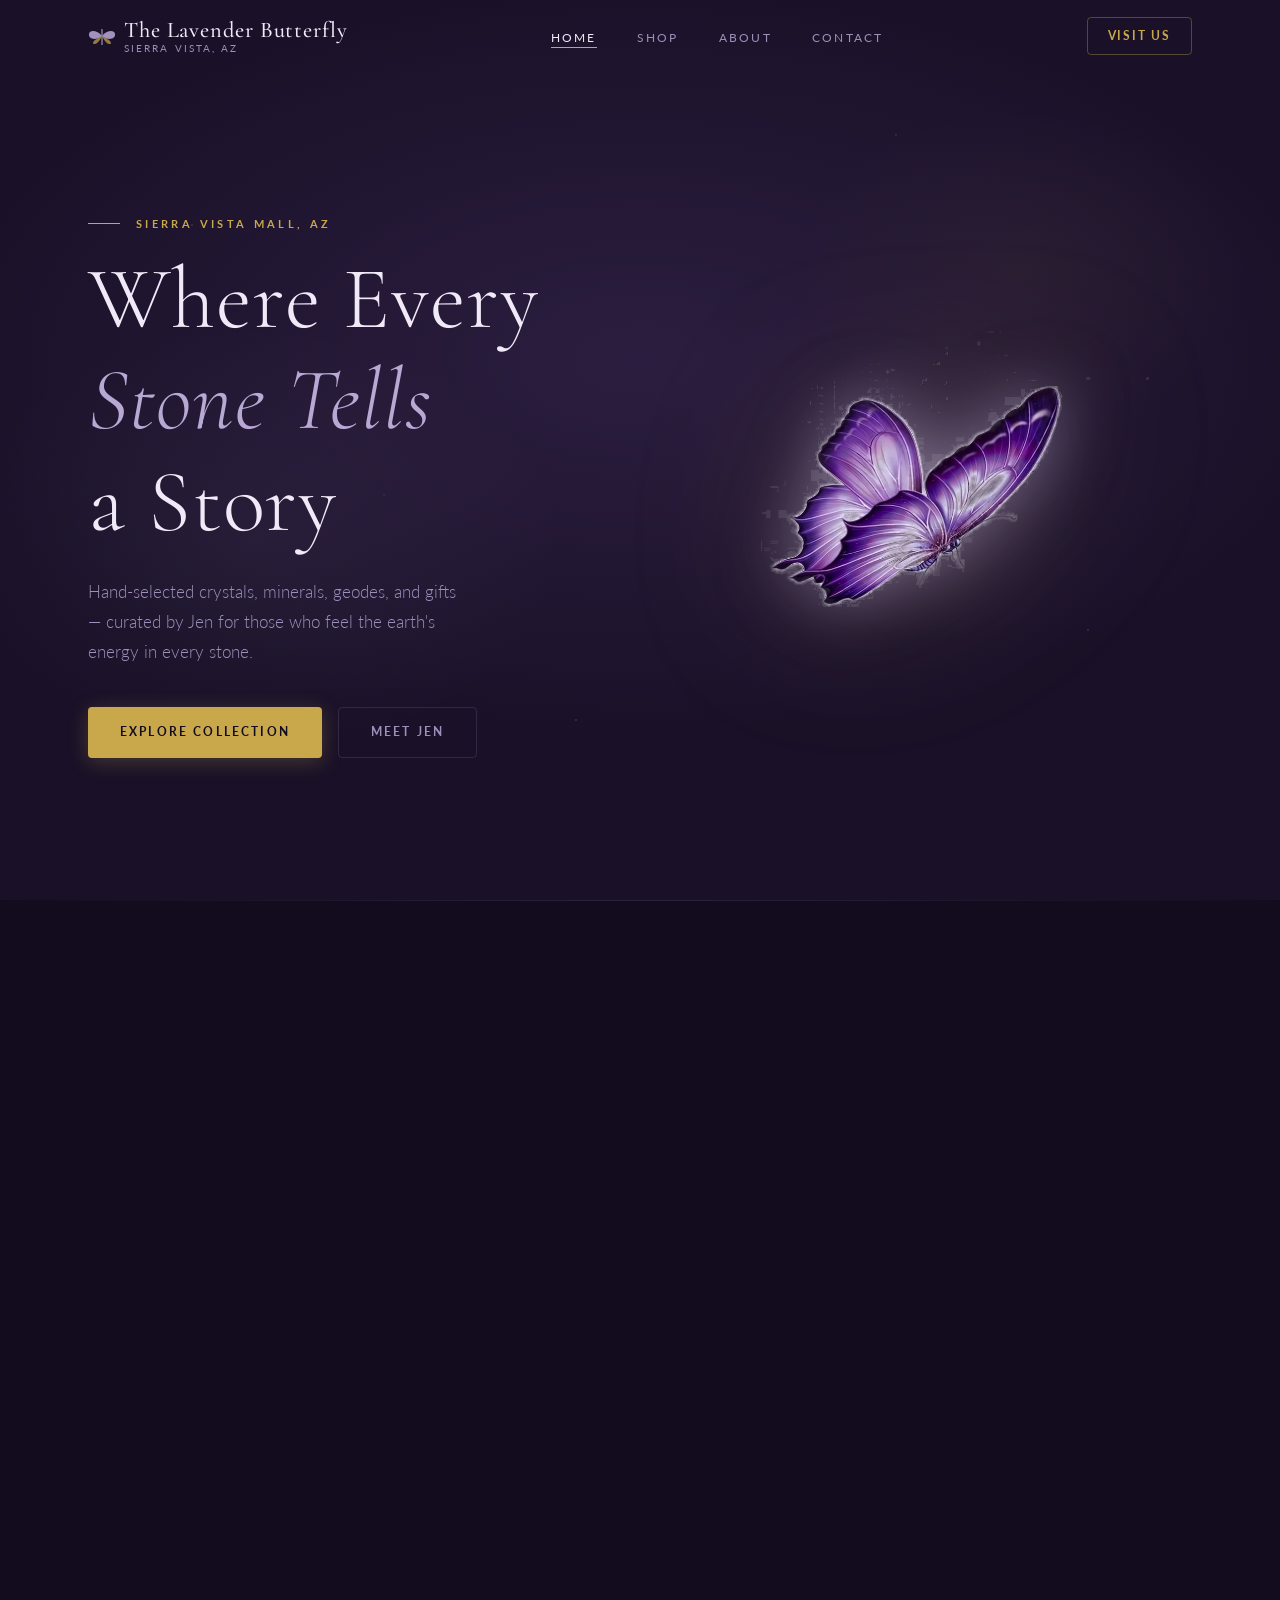
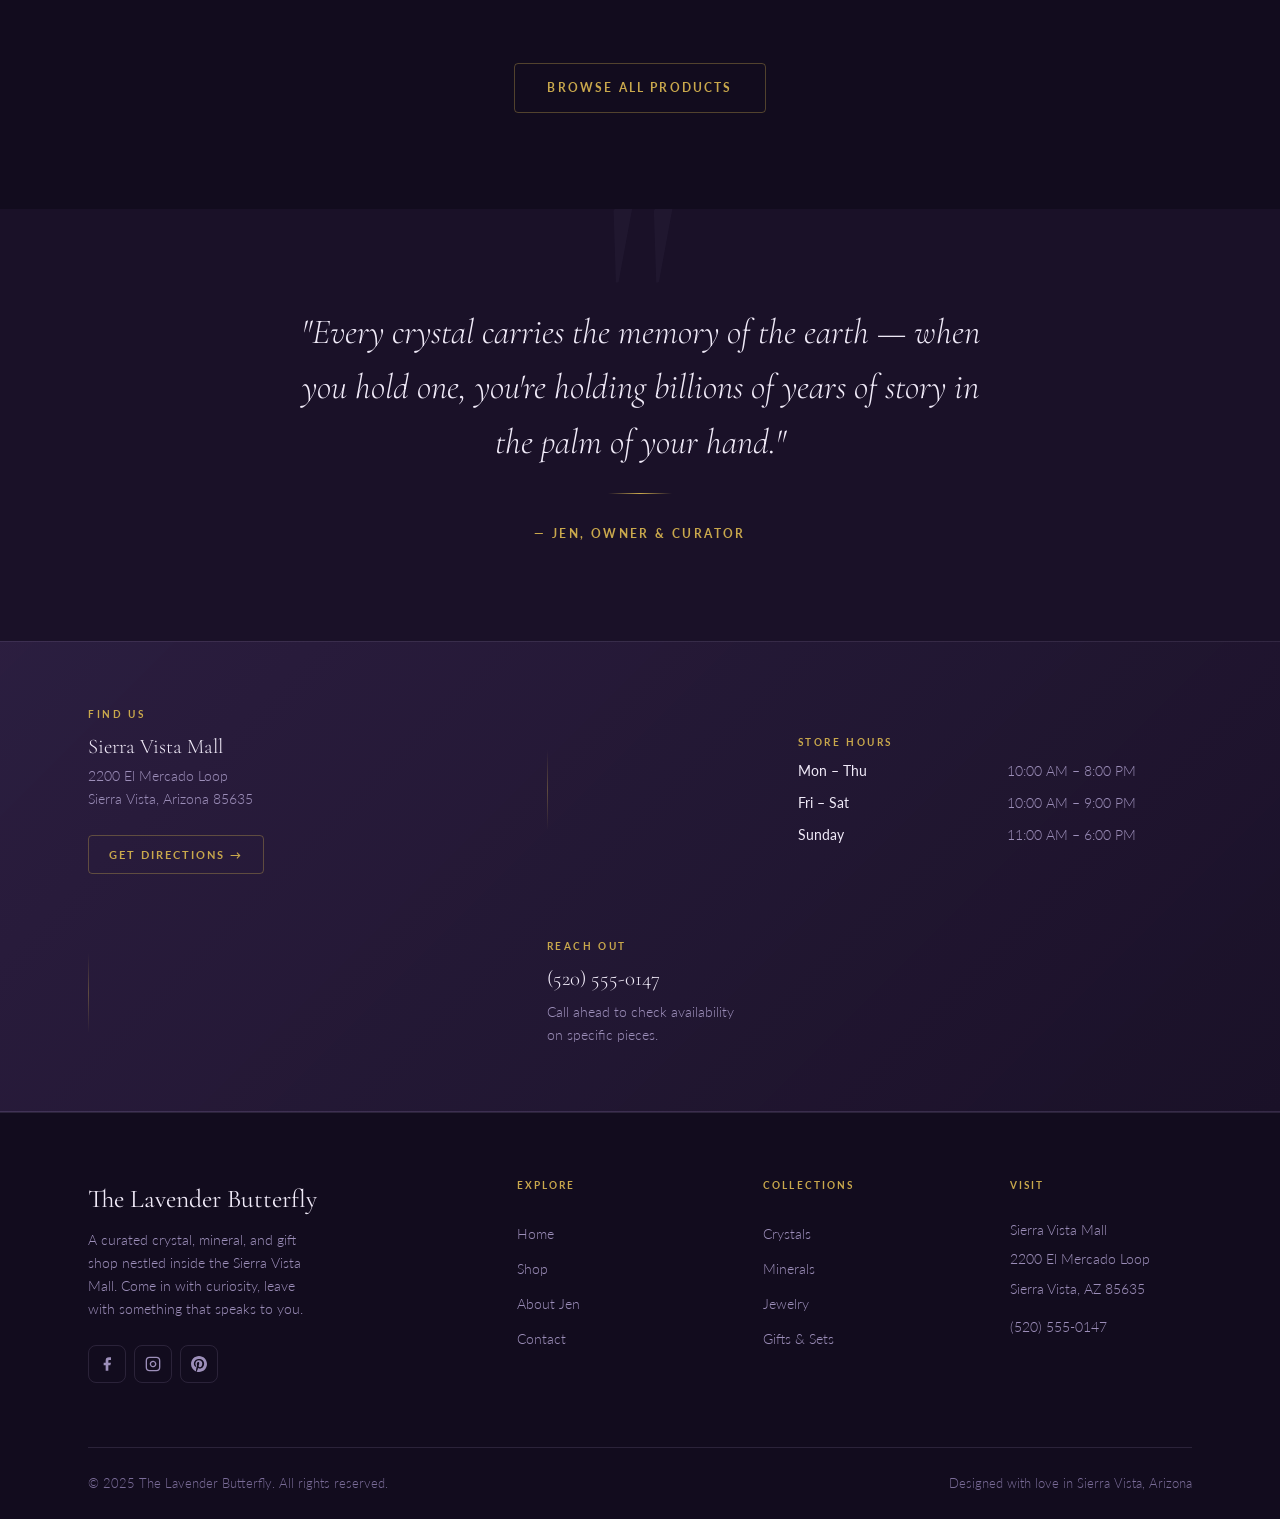
==== index.html @ 8fc0677b "Initial commit — The Lavender Butterfly website" ====
<!DOCTYPE html>
<html lang="en">
<head>
  <meta charset="UTF-8" />
  <meta name="viewport" content="width=device-width, initial-scale=1.0" />
  <meta name="description" content="The Lavender Butterfly — Crystals, minerals, geodes, tumbled stones, jewelry, and gifts. Located inside Sierra Vista Mall, Sierra Vista, Arizona." />
  <title>The Lavender Butterfly | Crystals & Minerals | Sierra Vista, AZ</title>
  <link rel="preconnect" href="https://fonts.googleapis.com" />
  <link rel="preconnect" href="https://fonts.gstatic.com" crossorigin />
  <link href="https://fonts.googleapis.com/css2?family=Cormorant+Garamond:ital,wght@0,300;0,400;0,500;0,600;0,700;1,300;1,400;1,500;1,600&family=Lato:wght@300;400;700&display=swap" rel="stylesheet" />
  <link rel="stylesheet" href="css/styles.css" />
</head>
<body>

  <!-- ====================================================
       Navigation
       ==================================================== -->
  <nav class="nav" id="nav">
    <div class="nav__inner">
      <a href="index.html" class="nav__logo">
        <!-- Tiny inline butterfly logo mark -->
        <svg width="28" height="22" viewBox="0 0 28 22" fill="none" aria-hidden="true">
          <path d="M14 11 C10 6, 2 4, 1 9 C0 14, 8 16, 14 11Z" fill="#b8a9d4" opacity="0.85"/>
          <path d="M14 11 C18 6, 26 4, 27 9 C28 14, 20 16, 14 11Z" fill="#b8a9d4" opacity="0.85"/>
          <path d="M14 11 C11 13, 5 15, 5 18 C5 20, 10 20, 14 11Z" fill="#c9a84c" opacity="0.7"/>
          <path d="M14 11 C17 13, 23 15, 23 18 C23 20, 18 20, 14 11Z" fill="#c9a84c" opacity="0.7"/>
          <line x1="14" y1="4" x2="14" y2="20" stroke="#9d8fba" stroke-width="1.2"/>
        </svg>
        <div class="nav__logo-text">
          The Lavender Butterfly
          <span>Sierra Vista, AZ</span>
        </div>
      </a>

      <ul class="nav__links" role="list">
        <li><a href="index.html" class="nav__link active">Home</a></li>
        <li><a href="shop.html" class="nav__link">Shop</a></li>
        <li><a href="about.html" class="nav__link">About</a></li>
        <li><a href="contact.html" class="nav__link">Contact</a></li>
      </ul>

      <a href="contact.html" class="nav__cta">Visit Us</a>

      <button class="nav__hamburger" id="hamburger" aria-label="Toggle menu" aria-expanded="false">
        <span></span>
        <span></span>
        <span></span>
      </button>
    </div>
  </nav>

  <!-- Mobile Menu -->
  <div class="nav__mobile" id="mobileMenu" role="dialog" aria-label="Navigation">
    <a href="index.html" class="nav__link">Home</a>
    <a href="shop.html" class="nav__link">Shop</a>
    <a href="about.html" class="nav__link">About</a>
    <a href="contact.html" class="nav__link">Contact</a>
    <a href="contact.html" class="btn btn--outline" style="margin-top:1rem;">Visit Us</a>
  </div>

  <!-- ====================================================
       Hero
       ==================================================== -->
  <section class="hero" aria-label="Welcome">
    <div class="hero__inner">
      <!-- Text Content -->
      <div class="hero__text">
        <div class="hero__eyebrow">Sierra Vista Mall, AZ</div>
        <h1 class="hero__title">
          Where Every<br />
          <em>Stone Tells</em><br />
          a Story
        </h1>
        <p class="hero__tagline">
          Hand-selected crystals, minerals, geodes, and gifts — curated by Jen for those who feel the earth's energy in every stone.
        </p>
        <div class="hero__actions">
          <a href="shop.html" class="btn btn--primary">Explore Collection</a>
          <a href="about.html" class="btn btn--ghost">Meet Jen</a>
        </div>
      </div>

      <!-- Butterfly Visual -->
      <div class="hero__visual">
        <div class="hero__glow"></div>
        <div class="butterfly-video-wrap" aria-hidden="true">
          <video
            class="butterfly-video"
            autoplay
            loop
            muted
            playsinline
            preload="auto"
          >
            <source src="images/butterfly-hero.webm" type="video/webm" />
            <source src="images/butterfly-hero.mp4" type="video/mp4" />
          </video>
        </div>
      </div>
    </div>
  </section>

  <!-- ====================================================
       Featured Categories
       ==================================================== -->
  <section class="categories section" aria-labelledby="cat-heading">
    <div class="container">
      <div class="text-center reveal">
        <p class="hero__eyebrow" style="justify-content:center;">What We Carry</p>
        <h2 id="cat-heading">Our Collections</h2>
        <div class="divider"></div>
        <p style="max-width:48ch;margin-inline:auto;">
          Over 330 one-of-a-kind pieces — each one hand-selected, each one waiting to find its person.
        </p>
      </div>

      <div class="categories__grid">
        <div class="category-card reveal reveal-delay-1">
          <span class="category-card__icon">💎</span>
          <h3 class="category-card__title">Crystals</h3>
          <p class="category-card__desc">Raw, polished, and natural formations. Amethyst cathedrals, quartz clusters, selenite wands, and more rare finds.</p>
          <span class="category-card__count">Raw &amp; Polished</span>
        </div>
        <div class="category-card reveal reveal-delay-2">
          <span class="category-card__icon">🪨</span>
          <h3 class="category-card__title">Minerals</h3>
          <p class="category-card__desc">Specimen-grade minerals from around the world. Pyrite suns, malachite slabs, calcite formations, and collector pieces.</p>
          <span class="category-card__count">Worldwide Specimens</span>
        </div>
        <div class="category-card reveal reveal-delay-3">
          <span class="category-card__icon">💍</span>
          <h3 class="category-card__title">Jewelry</h3>
          <p class="category-card__desc">Crystal-set pendants, wire-wrapped rings, stone bracelets, and wearable earth art. Every piece tells a story.</p>
          <span class="category-card__count">Wearable Earth Art</span>
        </div>
        <div class="category-card reveal reveal-delay-4">
          <span class="category-card__icon">🎁</span>
          <h3 class="category-card__title">Gifts</h3>
          <p class="category-card__desc">Tumbled stones, crystal sets, incense, journals, and curated gift bundles. Perfect for any occasion or intention.</p>
          <span class="category-card__count">Curated &amp; Gifted</span>
        </div>
      </div>

      <div class="text-center" style="margin-top:var(--space-2xl);">
        <a href="shop.html" class="btn btn--outline">Browse All Products</a>
      </div>
    </div>
  </section>

  <!-- ====================================================
       Quote / Passion Section
       ==================================================== -->
  <section class="quote-section section" aria-label="Our philosophy">
    <div class="container">
      <div class="blockquote reveal">
        <p class="blockquote__text">
          "Every crystal carries the memory of the earth — when you hold one, you're holding billions of years of story in the palm of your hand."
        </p>
        <div class="divider"></div>
        <span class="blockquote__attr">— Jen, Owner &amp; Curator</span>
      </div>
    </div>
  </section>

  <!-- ====================================================
       Visit Strip
       ==================================================== -->
  <div class="visit-strip" aria-label="Location and hours">
    <div class="container">
      <div class="visit-strip__inner">
        <!-- Location -->
        <div>
          <div class="visit-info__label">Find Us</div>
          <div class="visit-info__value">Sierra Vista Mall</div>
          <div class="visit-info__sub">
            2200 El Mercado Loop<br />
            Sierra Vista, Arizona 85635
          </div>
          <a href="contact.html" class="btn btn--outline" style="margin-top:var(--space-lg);padding:0.55rem 1.25rem;font-size:0.7rem;">Get Directions &rarr;</a>
        </div>

        <div class="visit-strip__divider"></div>

        <!-- Hours -->
        <div>
          <div class="visit-info__label">Store Hours</div>
          <div class="visit-strip__hours">
            <div class="hours-row"><strong>Mon – Thu</strong></div>
            <div class="hours-row">10:00 AM – 8:00 PM</div>
            <div class="hours-row"><strong>Fri – Sat</strong></div>
            <div class="hours-row">10:00 AM – 9:00 PM</div>
            <div class="hours-row"><strong>Sunday</strong></div>
            <div class="hours-row">11:00 AM – 6:00 PM</div>
          </div>
        </div>

        <div class="visit-strip__divider"></div>

        <!-- Phone / Social -->
        <div>
          <div class="visit-info__label">Reach Out</div>
          <div class="visit-info__value">
            <a href="tel:+15205550147" style="color:inherit;">(520) 555-0147</a>
          </div>
          <div class="visit-info__sub" style="margin-top:var(--space-sm);">
            Call ahead to check availability<br />on specific pieces.
          </div>
        </div>
      </div>
    </div>
  </div>

  <!-- ====================================================
       Footer
       ==================================================== -->
  <footer class="footer" role="contentinfo">
    <div class="container">
      <div class="footer__grid">
        <!-- Brand -->
        <div>
          <div class="footer__brand-name">The Lavender Butterfly</div>
          <p class="footer__brand-tagline">
            A curated crystal, mineral, and gift shop nestled inside the Sierra Vista Mall. Come in with curiosity, leave with something that speaks to you.
          </p>
          <div class="footer__social">
            <a href="#" class="footer__social-link" aria-label="Facebook" title="Follow us on Facebook">
              <svg width="16" height="16" viewBox="0 0 24 24" fill="currentColor" aria-hidden="true"><path d="M18 2h-3a5 5 0 0 0-5 5v3H7v4h3v8h4v-8h3l1-4h-4V7a1 1 0 0 1 1-1h3z"/></svg>
            </a>
            <a href="#" class="footer__social-link" aria-label="Instagram" title="Follow us on Instagram">
              <svg width="16" height="16" viewBox="0 0 24 24" fill="none" stroke="currentColor" stroke-width="2" aria-hidden="true"><rect x="2" y="2" width="20" height="20" rx="5" ry="5"/><path d="M16 11.37A4 4 0 1 1 12.63 8 4 4 0 0 1 16 11.37z"/><line x1="17.5" y1="6.5" x2="17.51" y2="6.5"/></svg>
            </a>
            <a href="#" class="footer__social-link" aria-label="Pinterest" title="Follow us on Pinterest">
              <svg width="16" height="16" viewBox="0 0 24 24" fill="currentColor" aria-hidden="true"><path d="M12 0C5.373 0 0 5.373 0 12c0 5.084 3.163 9.426 7.627 11.174-.105-.949-.2-2.405.042-3.441.218-.937 1.407-5.965 1.407-5.965s-.359-.719-.359-1.782c0-1.668.967-2.914 2.171-2.914 1.023 0 1.518.769 1.518 1.69 0 1.029-.655 2.568-.994 3.995-.283 1.194.599 2.169 1.777 2.169 2.133 0 3.772-2.249 3.772-5.495 0-2.873-2.064-4.882-5.012-4.882-3.414 0-5.418 2.561-5.418 5.207 0 1.031.397 2.138.893 2.738a.36.36 0 0 1 .083.345l-.333 1.36c-.053.22-.174.267-.402.161-1.499-.698-2.436-2.889-2.436-4.649 0-3.785 2.75-7.262 7.929-7.262 4.163 0 7.398 2.967 7.398 6.931 0 4.136-2.607 7.464-6.227 7.464-1.216 0-2.359-.632-2.75-1.378l-.748 2.853c-.271 1.043-1.002 2.35-1.492 3.146C9.57 23.812 10.763 24 12 24c6.627 0 12-5.373 12-12S18.627 0 12 0z"/></svg>
            </a>
          </div>
        </div>

        <!-- Navigation -->
        <div>
          <div class="footer__col-title">Explore</div>
          <ul class="footer__links" role="list">
            <li><a href="index.html" class="footer__link">Home</a></li>
            <li><a href="shop.html" class="footer__link">Shop</a></li>
            <li><a href="about.html" class="footer__link">About Jen</a></li>
            <li><a href="contact.html" class="footer__link">Contact</a></li>
          </ul>
        </div>

        <!-- Collections -->
        <div>
          <div class="footer__col-title">Collections</div>
          <ul class="footer__links" role="list">
            <li><a href="shop.html#crystals" class="footer__link">Crystals</a></li>
            <li><a href="shop.html#minerals" class="footer__link">Minerals</a></li>
            <li><a href="shop.html#jewelry" class="footer__link">Jewelry</a></li>
            <li><a href="shop.html#gifts" class="footer__link">Gifts &amp; Sets</a></li>
          </ul>
        </div>

        <!-- Info -->
        <div>
          <div class="footer__col-title">Visit</div>
          <ul class="footer__links" role="list">
            <li class="footer__link">Sierra Vista Mall</li>
            <li class="footer__link">2200 El Mercado Loop</li>
            <li class="footer__link">Sierra Vista, AZ 85635</li>
            <li><a href="tel:+15205550147" class="footer__link" style="margin-top:var(--space-sm);display:block;">(520) 555-0147</a></li>
          </ul>
        </div>
      </div>

      <div class="footer__bottom">
        <p class="footer__copy">
          &copy; 2025 The Lavender Butterfly. All rights reserved.
        </p>
        <p class="footer__copy">
          Designed with love in Sierra Vista, Arizona
        </p>
      </div>
    </div>
  </footer>

  <script src="js/main.js"></script>
</body>
</html>
---- css/styles.css ----
/* ============================================================
   THE LAVENDER BUTTERFLY — Design Token System
   ============================================================ */
@import url('https://fonts.googleapis.com/css2?family=Cormorant+Garamond:ital,wght@0,300;0,400;0,500;0,600;0,700;1,300;1,400;1,500;1,600&family=Lato:wght@300;400;700&display=swap');

:root {
  /* Color Tokens */
  --bg:            #1a1128;
  --bg-deeper:     #120c1e;
  --surface:       #2d1f42;
  --surface-hover: #3a2856;
  --accent-gold:   #c9a84c;
  --accent-gold-light: #e8c97a;
  --iris:          #b8a9d4;
  --iris-dim:      #7a6c98;
  --text-primary:  #f0eaf8;
  --text-muted:    #9d8fba;
  --border:        rgba(184, 169, 212, 0.15);
  --border-gold:   rgba(201, 168, 76, 0.35);
  --glow-purple:   rgba(184, 169, 212, 0.08);
  --glow-gold:     rgba(201, 168, 76, 0.12);

  /* Typography */
  --font-display: 'Cormorant Garamond', Georgia, serif;
  --font-body:    'Lato', system-ui, sans-serif;

  /* Spacing */
  --space-xs:  0.25rem;
  --space-sm:  0.5rem;
  --space-md:  1rem;
  --space-lg:  1.5rem;
  --space-xl:  2.5rem;
  --space-2xl: 4rem;
  --space-3xl: 6rem;

  /* Radius */
  --radius-sm: 4px;
  --radius-md: 8px;
  --radius-lg: 16px;
  --radius-xl: 24px;

  /* Transitions */
  --ease-out:    cubic-bezier(0.16, 1, 0.3, 1);
  --ease-in-out: cubic-bezier(0.45, 0, 0.55, 1);
  --duration:    0.35s;
  --duration-fast: 0.18s;

  /* Layout */
  --max-w: 1200px;
  --nav-h: 72px;
}

/* ============================================================
   Reset & Base
   ============================================================ */
*, *::before, *::after {
  box-sizing: border-box;
  margin: 0;
  padding: 0;
}

html {
  scroll-behavior: smooth;
  font-size: 16px;
  -webkit-text-size-adjust: 100%;
}

body {
  background-color: var(--bg);
  color: var(--text-primary);
  font-family: var(--font-body);
  font-weight: 300;
  line-height: 1.7;
  min-height: 100vh;
  overflow-x: hidden;
}

img {
  display: block;
  max-width: 100%;
}

a {
  color: inherit;
  text-decoration: none;
}

ul {
  list-style: none;
}

button {
  cursor: pointer;
  border: none;
  background: none;
  font-family: var(--font-body);
}

/* ============================================================
   Typography Scale
   ============================================================ */
h1, h2, h3, h4 {
  font-family: var(--font-display);
  font-weight: 400;
  line-height: 1.15;
  letter-spacing: 0.01em;
  color: var(--text-primary);
}

h1 { font-size: clamp(2.8rem, 7vw, 5.5rem); font-weight: 300; }
h2 { font-size: clamp(2rem, 4vw, 3.2rem); }
h3 { font-size: clamp(1.4rem, 2.5vw, 2rem); }
h4 { font-size: 1.25rem; }

p {
  font-size: 1rem;
  color: var(--text-muted);
  line-height: 1.8;
}

.lead {
  font-size: 1.15rem;
  line-height: 1.9;
}

/* ============================================================
   Layout Utilities
   ============================================================ */
.container {
  width: 100%;
  max-width: var(--max-w);
  margin-inline: auto;
  padding-inline: clamp(1.25rem, 4vw, 3rem);
}

.section {
  padding-block: var(--space-3xl);
}

.section--tight {
  padding-block: var(--space-2xl);
}

.text-center { text-align: center; }
.text-gold    { color: var(--accent-gold); }
.text-iris    { color: var(--iris); }

.divider {
  width: 64px;
  height: 1px;
  background: linear-gradient(90deg, transparent, var(--accent-gold), transparent);
  margin-inline: auto;
  margin-block: var(--space-lg);
}

.divider--left {
  margin-inline: 0;
  margin-block: var(--space-md);
}

/* ============================================================
   Navigation
   ============================================================ */
.nav {
  position: fixed;
  top: 0;
  left: 0;
  right: 0;
  z-index: 1000;
  height: var(--nav-h);
  display: flex;
  align-items: center;
  transition: background var(--duration) var(--ease-out),
              backdrop-filter var(--duration) var(--ease-out),
              box-shadow var(--duration) var(--ease-out);
}

.nav.scrolled {
  background: rgba(18, 12, 30, 0.92);
  backdrop-filter: blur(20px);
  -webkit-backdrop-filter: blur(20px);
  box-shadow: 0 1px 0 var(--border);
}

.nav__inner {
  display: flex;
  align-items: center;
  justify-content: space-between;
  width: 100%;
  max-width: var(--max-w);
  margin-inline: auto;
  padding-inline: clamp(1.25rem, 4vw, 3rem);
}

.nav__logo {
  display: flex;
  align-items: center;
  gap: var(--space-sm);
}

.nav__logo-text {
  font-family: var(--font-display);
  font-size: 1.4rem;
  font-weight: 500;
  color: var(--text-primary);
  letter-spacing: 0.04em;
  line-height: 1;
}

.nav__logo-text span {
  display: block;
  font-size: 0.65rem;
  font-family: var(--font-body);
  font-weight: 400;
  letter-spacing: 0.2em;
  text-transform: uppercase;
  color: var(--text-muted);
  margin-top: 2px;
}

.nav__links {
  display: flex;
  align-items: center;
  gap: var(--space-xl);
}

.nav__link {
  font-family: var(--font-body);
  font-size: 0.78rem;
  font-weight: 400;
  letter-spacing: 0.18em;
  text-transform: uppercase;
  color: var(--text-muted);
  transition: color var(--duration-fast);
  position: relative;
}

.nav__link::after {
  content: '';
  position: absolute;
  bottom: -3px;
  left: 0;
  right: 0;
  height: 1px;
  background: var(--accent-gold);
  transform: scaleX(0);
  transform-origin: right;
  transition: transform var(--duration) var(--ease-out);
}

.nav__link:hover,
.nav__link.active {
  color: var(--text-primary);
}

.nav__link:hover::after,
.nav__link.active::after {
  transform: scaleX(1);
  transform-origin: left;
}

.nav__cta {
  font-size: 0.75rem;
  font-weight: 700;
  letter-spacing: 0.15em;
  text-transform: uppercase;
  padding: 0.5rem 1.25rem;
  border: 1px solid var(--border-gold);
  border-radius: var(--radius-sm);
  color: var(--accent-gold);
  transition: background var(--duration-fast), color var(--duration-fast);
}

.nav__cta:hover {
  background: var(--accent-gold);
  color: var(--bg-deeper);
}

/* Hamburger */
.nav__hamburger {
  display: none;
  flex-direction: column;
  gap: 5px;
  padding: 4px;
}

.nav__hamburger span {
  display: block;
  width: 24px;
  height: 1.5px;
  background: var(--text-primary);
  border-radius: 2px;
  transition: transform var(--duration) var(--ease-out),
              opacity var(--duration-fast);
}

.nav__hamburger.open span:nth-child(1) {
  transform: translateY(6.5px) rotate(45deg);
}
.nav__hamburger.open span:nth-child(2) {
  opacity: 0;
}
.nav__hamburger.open span:nth-child(3) {
  transform: translateY(-6.5px) rotate(-45deg);
}

/* Mobile menu */
.nav__mobile {
  display: none;
  position: fixed;
  inset: var(--nav-h) 0 0 0;
  background: rgba(18, 12, 30, 0.97);
  backdrop-filter: blur(24px);
  -webkit-backdrop-filter: blur(24px);
  flex-direction: column;
  align-items: center;
  justify-content: center;
  gap: var(--space-xl);
  z-index: 999;
  opacity: 0;
  pointer-events: none;
  transition: opacity var(--duration) var(--ease-out);
}

.nav__mobile.open {
  opacity: 1;
  pointer-events: auto;
}

.nav__mobile .nav__link {
  font-size: 1.8rem;
  font-family: var(--font-display);
  letter-spacing: 0.04em;
  text-transform: none;
  color: var(--text-primary);
  font-weight: 300;
}

/* ============================================================
   Buttons
   ============================================================ */
.btn {
  display: inline-flex;
  align-items: center;
  gap: var(--space-sm);
  padding: 0.875rem 2rem;
  border-radius: var(--radius-sm);
  font-family: var(--font-body);
  font-size: 0.75rem;
  font-weight: 700;
  letter-spacing: 0.18em;
  text-transform: uppercase;
  transition: transform var(--duration-fast),
              background var(--duration-fast),
              box-shadow var(--duration-fast),
              color var(--duration-fast),
              border-color var(--duration-fast);
}

.btn:hover {
  transform: translateY(-1px);
}

.btn:active {
  transform: translateY(0);
}

.btn--primary {
  background: var(--accent-gold);
  color: var(--bg-deeper);
  box-shadow: 0 4px 20px rgba(201, 168, 76, 0.25);
}

.btn--primary:hover {
  background: var(--accent-gold-light);
  box-shadow: 0 8px 32px rgba(201, 168, 76, 0.4);
}

.btn--outline {
  border: 1px solid var(--border-gold);
  color: var(--accent-gold);
}

.btn--outline:hover {
  background: var(--accent-gold);
  color: var(--bg-deeper);
}

.btn--ghost {
  border: 1px solid var(--border);
  color: var(--text-muted);
}

.btn--ghost:hover {
  border-color: var(--iris);
  color: var(--iris);
}

/* ============================================================
   Butterfly Video
   ============================================================ */
.butterfly-video-wrap {
  position: relative;
  display: flex;
  align-items: center;
  justify-content: center;
  width: 420px;
  max-width: 100%;
}

.butterfly-video {
  width: 100%;
  height: auto;
  opacity: 0;
  transition: opacity 0.6s ease;
  filter: drop-shadow(0 0 32px rgba(184, 169, 212, 0.5))
          drop-shadow(0 0 80px rgba(201, 168, 76, 0.2));
  animation: butterfly-float 6s ease-in-out infinite;
}

.butterfly-video.ready {
  opacity: 1;
}

@keyframes butterfly-float {
  0%, 100% { transform: translateY(0px); }
  50%       { transform: translateY(-14px); }
}

@media (max-width: 768px) {
  .butterfly-video-wrap { width: 280px; }
}

/* ============================================================
   Butterfly SVG Animation (kept for fallback reference)
   ============================================================ */
.butterfly-wrap {
  position: relative;
  display: inline-block;
}

.butterfly-svg {
  width: 180px;
  height: 140px;
  filter: drop-shadow(0 0 18px rgba(184, 169, 212, 0.45))
          drop-shadow(0 0 48px rgba(201, 168, 76, 0.2));
}

/* Wing flap: left wing rotates around its right edge (the body center) */
.wing-left {
  transform-origin: 90px 70px;
  animation: flap-left 4s var(--ease-in-out) infinite;
}

/* Wing flap: right wing rotates around its left edge */
.wing-right {
  transform-origin: 90px 70px;
  animation: flap-right 4s var(--ease-in-out) infinite;
}

.wing-inner-left {
  transform-origin: 90px 70px;
  animation: flap-left 4s var(--ease-in-out) infinite;
  animation-delay: 0.05s;
}

.wing-inner-right {
  transform-origin: 90px 70px;
  animation: flap-right 4s var(--ease-in-out) infinite;
  animation-delay: 0.05s;
}

@keyframes flap-left {
  0%, 100% { transform: rotateY(0deg) scaleX(1); }
  40%, 60% { transform: rotateY(55deg) scaleX(0.4); }
}

@keyframes flap-right {
  0%, 100% { transform: rotateY(0deg) scaleX(1); }
  40%, 60% { transform: rotateY(-55deg) scaleX(0.4); }
}

.butterfly-svg .body {
  animation: body-pulse 4s ease-in-out infinite;
}

@keyframes body-pulse {
  0%, 100% { opacity: 1; }
  45%, 55% { opacity: 0.75; }
}

/* Antennae gentle sway */
.antenna {
  transform-origin: 90px 18px;
  animation: sway 4s ease-in-out infinite;
}
.antenna-right {
  animation-delay: 0.2s;
}

@keyframes sway {
  0%, 100% { transform: rotate(0deg); }
  50%       { transform: rotate(3deg); }
}

/* ============================================================
   Hero Section
   ============================================================ */
.hero {
  position: relative;
  min-height: 100vh;
  display: flex;
  align-items: center;
  overflow: hidden;
  background: radial-gradient(ellipse 80% 60% at 50% 40%,
    rgba(45, 31, 66, 0.9) 0%,
    var(--bg) 70%);
}

.hero::before {
  content: '';
  position: absolute;
  inset: 0;
  background:
    radial-gradient(ellipse 40% 40% at 20% 60%, rgba(184, 169, 212, 0.06) 0%, transparent 60%),
    radial-gradient(ellipse 30% 30% at 80% 30%, rgba(201, 168, 76, 0.05) 0%, transparent 60%);
  pointer-events: none;
}

/* Floating particles */
.hero::after {
  content: '';
  position: absolute;
  inset: 0;
  background-image:
    radial-gradient(circle 1px at 15% 25%, rgba(201, 168, 76, 0.5) 0%, transparent 100%),
    radial-gradient(circle 1px at 85% 70%, rgba(184, 169, 212, 0.5) 0%, transparent 100%),
    radial-gradient(circle 1.5px at 45% 80%, rgba(201, 168, 76, 0.3) 0%, transparent 100%),
    radial-gradient(circle 1px at 70% 15%, rgba(184, 169, 212, 0.4) 0%, transparent 100%),
    radial-gradient(circle 1px at 30% 55%, rgba(240, 234, 248, 0.2) 0%, transparent 100%);
  pointer-events: none;
  animation: particle-drift 20s ease-in-out infinite alternate;
}

@keyframes particle-drift {
  0%   { transform: translateY(0) translateX(0); }
  100% { transform: translateY(-15px) translateX(8px); }
}

.hero__inner {
  position: relative;
  z-index: 1;
  display: grid;
  grid-template-columns: 1fr 1fr;
  gap: var(--space-3xl);
  align-items: center;
  width: 100%;
  max-width: var(--max-w);
  margin-inline: auto;
  padding-inline: clamp(1.25rem, 4vw, 3rem);
  padding-top: var(--nav-h);
}

.hero__eyebrow {
  font-size: 0.7rem;
  font-weight: 700;
  letter-spacing: 0.3em;
  text-transform: uppercase;
  color: var(--accent-gold);
  margin-bottom: var(--space-md);
  display: flex;
  align-items: center;
  gap: var(--space-md);
}

.hero__eyebrow::before {
  content: '';
  display: block;
  width: 32px;
  height: 1px;
  background: var(--accent-gold);
}

.hero__title {
  margin-bottom: var(--space-lg);
  color: var(--text-primary);
}

.hero__title em {
  font-style: italic;
  color: var(--iris);
}

.hero__tagline {
  font-size: 1.05rem;
  color: var(--text-muted);
  margin-bottom: var(--space-xl);
  max-width: 38ch;
}

.hero__actions {
  display: flex;
  flex-wrap: wrap;
  gap: var(--space-md);
}

.hero__visual {
  display: flex;
  justify-content: center;
  align-items: center;
  position: relative;
}

.hero__glow {
  position: absolute;
  width: 320px;
  height: 320px;
  border-radius: 50%;
  background: radial-gradient(ellipse, rgba(184, 169, 212, 0.12) 0%, transparent 70%);
  animation: glow-pulse 6s ease-in-out infinite alternate;
}

@keyframes glow-pulse {
  0%   { transform: scale(1); opacity: 0.7; }
  100% { transform: scale(1.18); opacity: 1; }
}

/* ============================================================
   Categories Section
   ============================================================ */
.categories {
  position: relative;
  background: var(--bg-deeper);
}

.categories::before {
  content: '';
  position: absolute;
  top: 0;
  left: 0;
  right: 0;
  height: 1px;
  background: linear-gradient(90deg, transparent, var(--border), transparent);
}

.categories__grid {
  display: grid;
  grid-template-columns: repeat(4, 1fr);
  gap: var(--space-lg);
  margin-top: var(--space-2xl);
}

.category-card {
  position: relative;
  background: var(--surface);
  border: 1px solid var(--border);
  border-radius: var(--radius-lg);
  padding: var(--space-xl) var(--space-lg);
  text-align: center;
  overflow: hidden;
  transition: transform var(--duration) var(--ease-out),
              border-color var(--duration),
              box-shadow var(--duration);
  cursor: default;
}

.category-card::before {
  content: '';
  position: absolute;
  inset: 0;
  background: radial-gradient(ellipse 60% 50% at 50% 0%, var(--glow-purple), transparent 70%);
  opacity: 0;
  transition: opacity var(--duration);
}

.category-card:hover {
  transform: translateY(-6px);
  border-color: var(--border-gold);
  box-shadow: 0 20px 60px rgba(0, 0, 0, 0.4), 0 0 0 1px rgba(201, 168, 76, 0.08);
}

.category-card:hover::before {
  opacity: 1;
}

.category-card__icon {
  font-size: 2.8rem;
  margin-bottom: var(--space-md);
  display: block;
  filter: drop-shadow(0 2px 8px rgba(201, 168, 76, 0.3));
  transition: transform var(--duration) var(--ease-out);
}

.category-card:hover .category-card__icon {
  transform: scale(1.12) translateY(-2px);
}

.category-card__title {
  font-family: var(--font-display);
  font-size: 1.4rem;
  font-weight: 400;
  color: var(--text-primary);
  margin-bottom: var(--space-sm);
}

.category-card__desc {
  font-size: 0.875rem;
  color: var(--text-muted);
  line-height: 1.65;
}

.category-card__count {
  display: inline-block;
  margin-top: var(--space-md);
  font-size: 0.7rem;
  font-weight: 700;
  letter-spacing: 0.15em;
  text-transform: uppercase;
  color: var(--accent-gold);
  opacity: 0.75;
}

/* ============================================================
   Visit Strip
   ============================================================ */
.visit-strip {
  background: linear-gradient(135deg,
    rgba(45, 31, 66, 0.9) 0%,
    rgba(26, 17, 40, 1) 100%);
  border-top: 1px solid var(--border);
  border-bottom: 1px solid var(--border);
  padding-block: var(--space-2xl);
}

.visit-strip__inner {
  display: grid;
  grid-template-columns: 1fr auto 1fr;
  gap: var(--space-2xl);
  align-items: center;
}

.visit-strip__divider {
  width: 1px;
  height: 80px;
  background: linear-gradient(180deg, transparent, var(--border-gold), transparent);
}

.visit-info__label {
  font-size: 0.65rem;
  font-weight: 700;
  letter-spacing: 0.25em;
  text-transform: uppercase;
  color: var(--accent-gold);
  margin-bottom: var(--space-sm);
}

.visit-info__value {
  font-family: var(--font-display);
  font-size: 1.3rem;
  color: var(--text-primary);
  line-height: 1.4;
}

.visit-info__sub {
  font-size: 0.85rem;
  color: var(--text-muted);
  margin-top: var(--space-xs);
}

.visit-strip__hours {
  display: grid;
  grid-template-columns: 1fr 1fr;
  gap: var(--space-sm) var(--space-lg);
  margin-top: var(--space-sm);
}

.hours-row {
  font-size: 0.875rem;
  color: var(--text-muted);
}

.hours-row strong {
  color: var(--text-primary);
  font-weight: 400;
}

/* ============================================================
   Quote / Testimonial Section
   ============================================================ */
.quote-section {
  position: relative;
  background: var(--bg);
  overflow: hidden;
}

.quote-section::before {
  content: '"';
  position: absolute;
  top: -0.2em;
  left: 50%;
  transform: translateX(-50%);
  font-family: var(--font-display);
  font-size: clamp(10rem, 25vw, 18rem);
  color: rgba(184, 169, 212, 0.04);
  line-height: 1;
  pointer-events: none;
  user-select: none;
}

.blockquote {
  max-width: 680px;
  margin-inline: auto;
  text-align: center;
  position: relative;
  z-index: 1;
}

.blockquote__text {
  font-family: var(--font-display);
  font-size: clamp(1.4rem, 3vw, 2.2rem);
  font-weight: 300;
  font-style: italic;
  color: var(--text-primary);
  line-height: 1.55;
  margin-bottom: var(--space-lg);
}

.blockquote__attr {
  font-size: 0.75rem;
  font-weight: 700;
  letter-spacing: 0.2em;
  text-transform: uppercase;
  color: var(--accent-gold);
}

/* ============================================================
   Footer
   ============================================================ */
.footer {
  background: var(--bg-deeper);
  border-top: 1px solid var(--border);
  padding-block: var(--space-2xl) var(--space-lg);
}

.footer__grid {
  display: grid;
  grid-template-columns: 2fr 1fr 1fr 1fr;
  gap: var(--space-2xl);
  margin-bottom: var(--space-2xl);
}

.footer__brand-name {
  font-family: var(--font-display);
  font-size: 1.6rem;
  font-weight: 400;
  color: var(--text-primary);
  margin-bottom: var(--space-sm);
}

.footer__brand-tagline {
  font-size: 0.85rem;
  color: var(--text-muted);
  margin-bottom: var(--space-lg);
  line-height: 1.7;
  max-width: 28ch;
}

.footer__social {
  display: flex;
  gap: var(--space-sm);
}

.footer__social-link {
  display: flex;
  align-items: center;
  justify-content: center;
  width: 38px;
  height: 38px;
  border: 1px solid var(--border);
  border-radius: var(--radius-md);
  color: var(--text-muted);
  font-size: 1rem;
  transition: border-color var(--duration-fast), color var(--duration-fast), background var(--duration-fast);
}

.footer__social-link:hover {
  border-color: var(--iris);
  color: var(--iris);
  background: rgba(184, 169, 212, 0.06);
}

.footer__col-title {
  font-family: var(--font-body);
  font-size: 0.65rem;
  font-weight: 700;
  letter-spacing: 0.2em;
  text-transform: uppercase;
  color: var(--accent-gold);
  margin-bottom: var(--space-lg);
}

.footer__links {
  display: flex;
  flex-direction: column;
  gap: var(--space-sm);
}

.footer__link {
  font-size: 0.9rem;
  color: var(--text-muted);
  transition: color var(--duration-fast);
  line-height: 1.5;
}

.footer__link:hover {
  color: var(--text-primary);
}

.footer__bottom {
  padding-top: var(--space-lg);
  border-top: 1px solid var(--border);
  display: flex;
  align-items: center;
  justify-content: space-between;
  flex-wrap: wrap;
  gap: var(--space-sm);
}

.footer__copy {
  font-size: 0.8rem;
  color: var(--iris-dim);
}

.footer__copy a {
  color: var(--iris);
  transition: color var(--duration-fast);
}

/* ============================================================
   Page Header (inner pages)
   ============================================================ */
.page-header {
  padding-top: calc(var(--nav-h) + var(--space-3xl));
  padding-bottom: var(--space-2xl);
  text-align: center;
  position: relative;
  background: radial-gradient(ellipse 60% 70% at 50% 0%,
    rgba(45, 31, 66, 0.8) 0%,
    transparent 70%);
}

.page-header::after {
  content: '';
  position: absolute;
  bottom: 0;
  left: 50%;
  transform: translateX(-50%);
  width: 200px;
  height: 1px;
  background: linear-gradient(90deg, transparent, var(--border-gold), transparent);
}

/* ============================================================
   Shop Page
   ============================================================ */
.filter-bar {
  display: flex;
  flex-wrap: wrap;
  gap: var(--space-sm);
  justify-content: center;
  margin-bottom: var(--space-2xl);
}

.filter-btn {
  padding: 0.5rem 1.4rem;
  border-radius: 999px;
  border: 1px solid var(--border);
  font-family: var(--font-body);
  font-size: 0.75rem;
  font-weight: 700;
  letter-spacing: 0.14em;
  text-transform: uppercase;
  color: var(--text-muted);
  background: transparent;
  transition: all var(--duration-fast);
}

.filter-btn:hover {
  border-color: var(--iris);
  color: var(--iris);
}

.filter-btn.active {
  background: var(--accent-gold);
  border-color: var(--accent-gold);
  color: var(--bg-deeper);
}

.products-grid {
  display: grid;
  grid-template-columns: repeat(3, 1fr);
  gap: var(--space-lg);
}

.product-card {
  background: var(--surface);
  border: 1px solid var(--border);
  border-radius: var(--radius-lg);
  overflow: hidden;
  transition: transform var(--duration) var(--ease-out),
              box-shadow var(--duration),
              border-color var(--duration);
  display: flex;
  flex-direction: column;
}

.product-card:hover {
  transform: translateY(-5px);
  border-color: rgba(201, 168, 76, 0.3);
  box-shadow: 0 16px 48px rgba(0, 0, 0, 0.4), 0 0 0 1px rgba(201, 168, 76, 0.06);
}

.product-card__img {
  aspect-ratio: 4 / 3;
  background: linear-gradient(135deg, #261840 0%, #1a1128 100%);
  display: flex;
  align-items: center;
  justify-content: center;
  position: relative;
  overflow: hidden;
}

.product-card__img::before {
  content: '';
  position: absolute;
  inset: 0;
  background: radial-gradient(ellipse 60% 60% at 50% 40%,
    rgba(184, 169, 212, 0.08) 0%, transparent 70%);
}

.product-card__placeholder {
  font-size: 3.5rem;
  filter: drop-shadow(0 2px 12px rgba(201, 168, 76, 0.35));
  position: relative;
  z-index: 1;
  animation: float 5s ease-in-out infinite;
}

.product-card:nth-child(2n) .product-card__placeholder { animation-delay: -2.5s; }
.product-card:nth-child(3n) .product-card__placeholder { animation-delay: -1.2s; }

@keyframes float {
  0%, 100% { transform: translateY(0); }
  50%       { transform: translateY(-6px); }
}

.product-card__badge {
  position: absolute;
  top: var(--space-sm);
  right: var(--space-sm);
  font-size: 0.6rem;
  font-weight: 700;
  letter-spacing: 0.12em;
  text-transform: uppercase;
  padding: 3px 8px;
  border-radius: 999px;
  background: rgba(201, 168, 76, 0.15);
  border: 1px solid rgba(201, 168, 76, 0.35);
  color: var(--accent-gold);
  backdrop-filter: blur(8px);
}

.product-card__body {
  padding: var(--space-lg);
  flex: 1;
  display: flex;
  flex-direction: column;
}

.product-card__category {
  font-size: 0.65rem;
  font-weight: 700;
  letter-spacing: 0.2em;
  text-transform: uppercase;
  color: var(--iris-dim);
  margin-bottom: var(--space-xs);
}

.product-card__name {
  font-family: var(--font-display);
  font-size: 1.3rem;
  font-weight: 400;
  color: var(--text-primary);
  margin-bottom: var(--space-sm);
  line-height: 1.25;
}

.product-card__desc {
  font-size: 0.875rem;
  color: var(--text-muted);
  line-height: 1.65;
  flex: 1;
  margin-bottom: var(--space-lg);
}

.product-card__footer {
  display: flex;
  align-items: center;
  justify-content: space-between;
  gap: var(--space-sm);
}

.product-card__sku {
  font-size: 0.7rem;
  color: var(--iris-dim);
  letter-spacing: 0.1em;
}

.btn--inquire {
  padding: 0.5rem 1.2rem;
  font-size: 0.7rem;
  border: 1px solid var(--border-gold);
  border-radius: var(--radius-sm);
  color: var(--accent-gold);
  font-family: var(--font-body);
  font-weight: 700;
  letter-spacing: 0.14em;
  text-transform: uppercase;
  transition: all var(--duration-fast);
}

.btn--inquire:hover {
  background: var(--accent-gold);
  color: var(--bg-deeper);
}

/* Hidden products for filter */
.product-card.hidden {
  display: none;
}

/* ============================================================
   About Page
   ============================================================ */
.about-grid {
  display: grid;
  grid-template-columns: 1fr 1fr;
  gap: var(--space-3xl);
  align-items: center;
}

.about-img-wrap {
  position: relative;
}

.about-img-frame {
  aspect-ratio: 3 / 4;
  background: linear-gradient(145deg, #2d1f42 0%, #1a1128 100%);
  border-radius: var(--radius-xl);
  border: 1px solid var(--border);
  display: flex;
  align-items: center;
  justify-content: center;
  font-size: 6rem;
  position: relative;
  overflow: hidden;
}

.about-img-frame::before {
  content: '';
  position: absolute;
  inset: 0;
  background: radial-gradient(ellipse at 50% 30%,
    rgba(184, 169, 212, 0.1) 0%, transparent 60%);
}

.about-img-caption {
  position: absolute;
  bottom: -var(--space-md);
  left: var(--space-lg);
  right: var(--space-lg);
  bottom: var(--space-lg);
  text-align: center;
}

.about-img-caption p {
  font-size: 0.75rem;
  color: var(--text-muted);
  letter-spacing: 0.1em;
}

.about-accent {
  position: absolute;
  top: -12px;
  right: -12px;
  width: 80px;
  height: 80px;
  border: 1px solid var(--border-gold);
  border-radius: var(--radius-lg);
  background: var(--bg-deeper);
  display: flex;
  align-items: center;
  justify-content: center;
  font-size: 2rem;
  box-shadow: 0 8px 32px rgba(201, 168, 76, 0.15);
}

.about__content h2 {
  margin-bottom: var(--space-md);
}

.about__content p {
  margin-bottom: var(--space-md);
}

.about__stats {
  display: grid;
  grid-template-columns: repeat(3, 1fr);
  gap: var(--space-md);
  margin-top: var(--space-xl);
  padding-top: var(--space-xl);
  border-top: 1px solid var(--border);
}

.stat {
  text-align: center;
}

.stat__number {
  font-family: var(--font-display);
  font-size: 2.5rem;
  font-weight: 300;
  color: var(--accent-gold);
  line-height: 1;
  margin-bottom: var(--space-xs);
}

.stat__label {
  font-size: 0.7rem;
  font-weight: 700;
  letter-spacing: 0.15em;
  text-transform: uppercase;
  color: var(--text-muted);
}

.values-grid {
  display: grid;
  grid-template-columns: repeat(3, 1fr);
  gap: var(--space-lg);
  margin-top: var(--space-2xl);
}

.value-card {
  background: var(--surface);
  border: 1px solid var(--border);
  border-radius: var(--radius-lg);
  padding: var(--space-xl) var(--space-lg);
  text-align: center;
  transition: border-color var(--duration), transform var(--duration) var(--ease-out);
}

.value-card:hover {
  border-color: var(--border-gold);
  transform: translateY(-4px);
}

.value-card__icon {
  font-size: 2.2rem;
  margin-bottom: var(--space-md);
  display: block;
}

.value-card__title {
  font-family: var(--font-display);
  font-size: 1.2rem;
  color: var(--text-primary);
  margin-bottom: var(--space-sm);
}

.value-card__text {
  font-size: 0.875rem;
  color: var(--text-muted);
  line-height: 1.7;
}

/* ============================================================
   Contact Page
   ============================================================ */
.contact-grid {
  display: grid;
  grid-template-columns: 1fr 1fr;
  gap: var(--space-3xl);
  align-items: start;
}

.contact-form {
  display: flex;
  flex-direction: column;
  gap: var(--space-md);
}

.form-group {
  display: flex;
  flex-direction: column;
  gap: var(--space-xs);
}

.form-label {
  font-size: 0.7rem;
  font-weight: 700;
  letter-spacing: 0.18em;
  text-transform: uppercase;
  color: var(--text-muted);
}

.form-input,
.form-textarea {
  background: var(--surface);
  border: 1px solid var(--border);
  border-radius: var(--radius-md);
  padding: 0.875rem 1rem;
  font-family: var(--font-body);
  font-size: 0.95rem;
  color: var(--text-primary);
  width: 100%;
  outline: none;
  transition: border-color var(--duration-fast), box-shadow var(--duration-fast);
  -webkit-appearance: none;
}

.form-input::placeholder,
.form-textarea::placeholder {
  color: var(--iris-dim);
}

.form-input:focus,
.form-textarea:focus {
  border-color: var(--iris);
  box-shadow: 0 0 0 3px rgba(184, 169, 212, 0.1);
}

.form-textarea {
  min-height: 140px;
  resize: vertical;
}

.form-note {
  font-size: 0.8rem;
  color: var(--iris-dim);
  margin-top: var(--space-xs);
}

.contact-info {
  display: flex;
  flex-direction: column;
  gap: var(--space-xl);
}

.info-block__label {
  font-size: 0.65rem;
  font-weight: 700;
  letter-spacing: 0.22em;
  text-transform: uppercase;
  color: var(--accent-gold);
  margin-bottom: var(--space-sm);
}

.info-block__value {
  font-family: var(--font-display);
  font-size: 1.15rem;
  color: var(--text-primary);
  line-height: 1.5;
}

.info-block__sub {
  font-size: 0.85rem;
  color: var(--text-muted);
  margin-top: var(--space-xs);
}

.map-placeholder {
  width: 100%;
  aspect-ratio: 16 / 9;
  background: var(--surface);
  border: 1px solid var(--border);
  border-radius: var(--radius-lg);
  display: flex;
  flex-direction: column;
  align-items: center;
  justify-content: center;
  gap: var(--space-sm);
  overflow: hidden;
  position: relative;
}

.map-placeholder__icon {
  font-size: 2.5rem;
  filter: drop-shadow(0 2px 8px rgba(201, 168, 76, 0.3));
}

.map-placeholder__text {
  font-size: 0.85rem;
  color: var(--text-muted);
  text-align: center;
}

.map-placeholder::before {
  content: '';
  position: absolute;
  inset: 0;
  background: radial-gradient(ellipse at 50% 50%,
    rgba(184, 169, 212, 0.05) 0%, transparent 70%);
}

.map-placeholder a {
  font-size: 0.75rem;
  font-weight: 700;
  letter-spacing: 0.12em;
  text-transform: uppercase;
  color: var(--accent-gold);
  border-bottom: 1px solid rgba(201, 168, 76, 0.35);
  padding-bottom: 1px;
  transition: border-color var(--duration-fast);
  position: relative;
  z-index: 1;
}

.map-placeholder a:hover {
  border-color: var(--accent-gold);
}

/* ============================================================
   Responsive
   ============================================================ */
@media (max-width: 1024px) {
  .categories__grid {
    grid-template-columns: repeat(2, 1fr);
  }

  .footer__grid {
    grid-template-columns: 1fr 1fr;
    gap: var(--space-xl);
  }

  .products-grid {
    grid-template-columns: repeat(2, 1fr);
  }
}

@media (max-width: 768px) {
  .nav__links {
    display: none;
  }

  .nav__hamburger {
    display: flex;
  }

  .nav__mobile {
    display: flex;
  }

  .hero__inner {
    grid-template-columns: 1fr;
    text-align: center;
    padding-top: calc(var(--nav-h) + var(--space-xl));
    padding-bottom: var(--space-3xl);
  }

  .hero__eyebrow {
    justify-content: center;
  }

  .hero__eyebrow::before {
    display: none;
  }

  .hero__tagline {
    margin-inline: auto;
  }

  .hero__actions {
    justify-content: center;
  }

  .hero__visual {
    order: -1;
  }

  .hero__glow {
    width: 220px;
    height: 220px;
  }

  .butterfly-svg {
    width: 130px;
    height: 100px;
  }

  .categories__grid {
    grid-template-columns: 1fr 1fr;
  }

  .visit-strip__inner {
    grid-template-columns: 1fr;
    text-align: center;
  }

  .visit-strip__divider {
    display: none;
  }

  .visit-strip__hours {
    justify-content: center;
  }

  .footer__grid {
    grid-template-columns: 1fr;
  }

  .about-grid {
    grid-template-columns: 1fr;
  }

  .about__stats {
    grid-template-columns: repeat(3, 1fr);
  }

  .values-grid {
    grid-template-columns: 1fr;
  }

  .products-grid {
    grid-template-columns: 1fr;
  }

  .contact-grid {
    grid-template-columns: 1fr;
  }
}

@media (max-width: 480px) {
  .categories__grid {
    grid-template-columns: 1fr;
  }

  .about__stats {
    grid-template-columns: 1fr;
    gap: var(--space-lg);
  }

  .footer__bottom {
    flex-direction: column;
    text-align: center;
  }
}

/* ============================================================
   Scroll Reveal (JS controlled)
   ============================================================ */
.reveal {
  opacity: 0;
  transform: translateY(24px);
  transition: opacity 0.7s var(--ease-out), transform 0.7s var(--ease-out);
}

.reveal.visible {
  opacity: 1;
  transform: translateY(0);
}

.reveal-delay-1 { transition-delay: 0.1s; }
.reveal-delay-2 { transition-delay: 0.2s; }
.reveal-delay-3 { transition-delay: 0.3s; }
.reveal-delay-4 { transition-delay: 0.4s; }

/* ============================================================
   Scrollbar
   ============================================================ */
::-webkit-scrollbar {
  width: 6px;
}
::-webkit-scrollbar-track {
  background: var(--bg-deeper);
}
::-webkit-scrollbar-thumb {
  background: var(--iris-dim);
  border-radius: 3px;
}
::-webkit-scrollbar-thumb:hover {
  background: var(--iris);
}
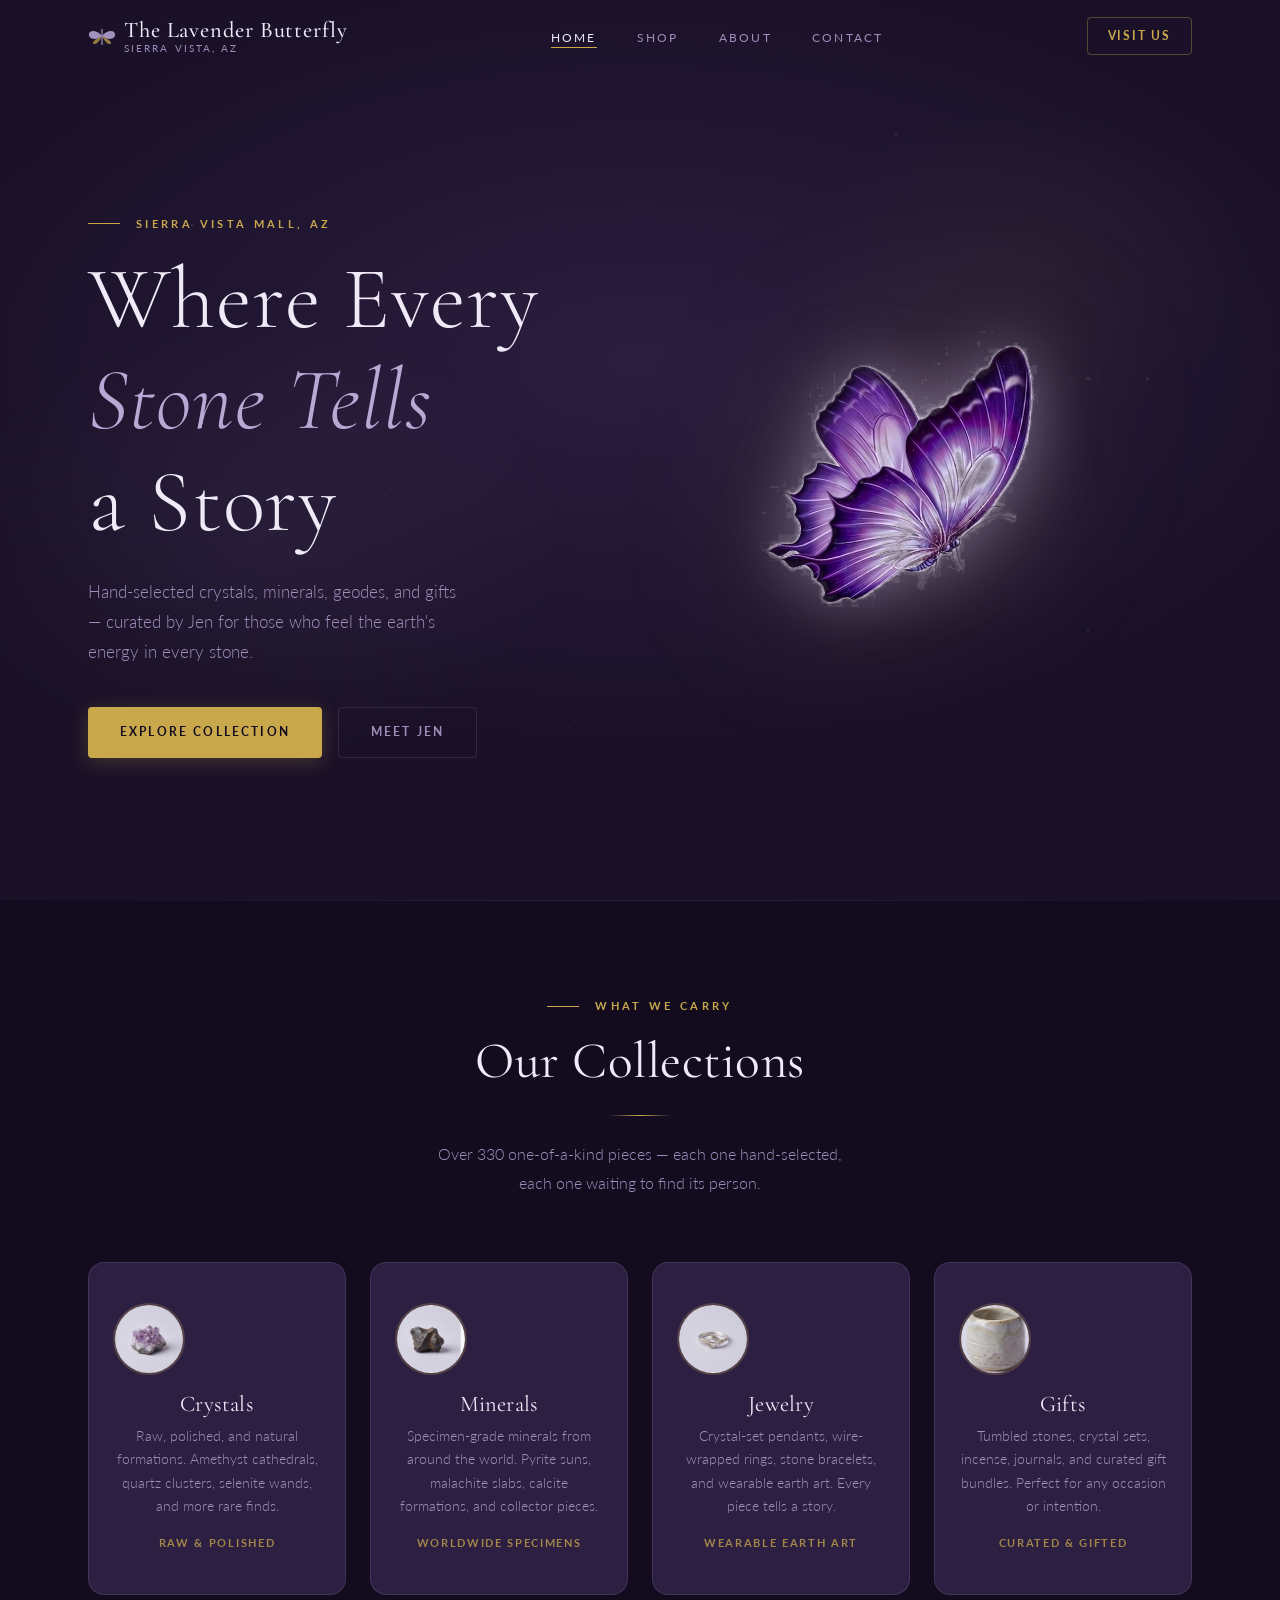
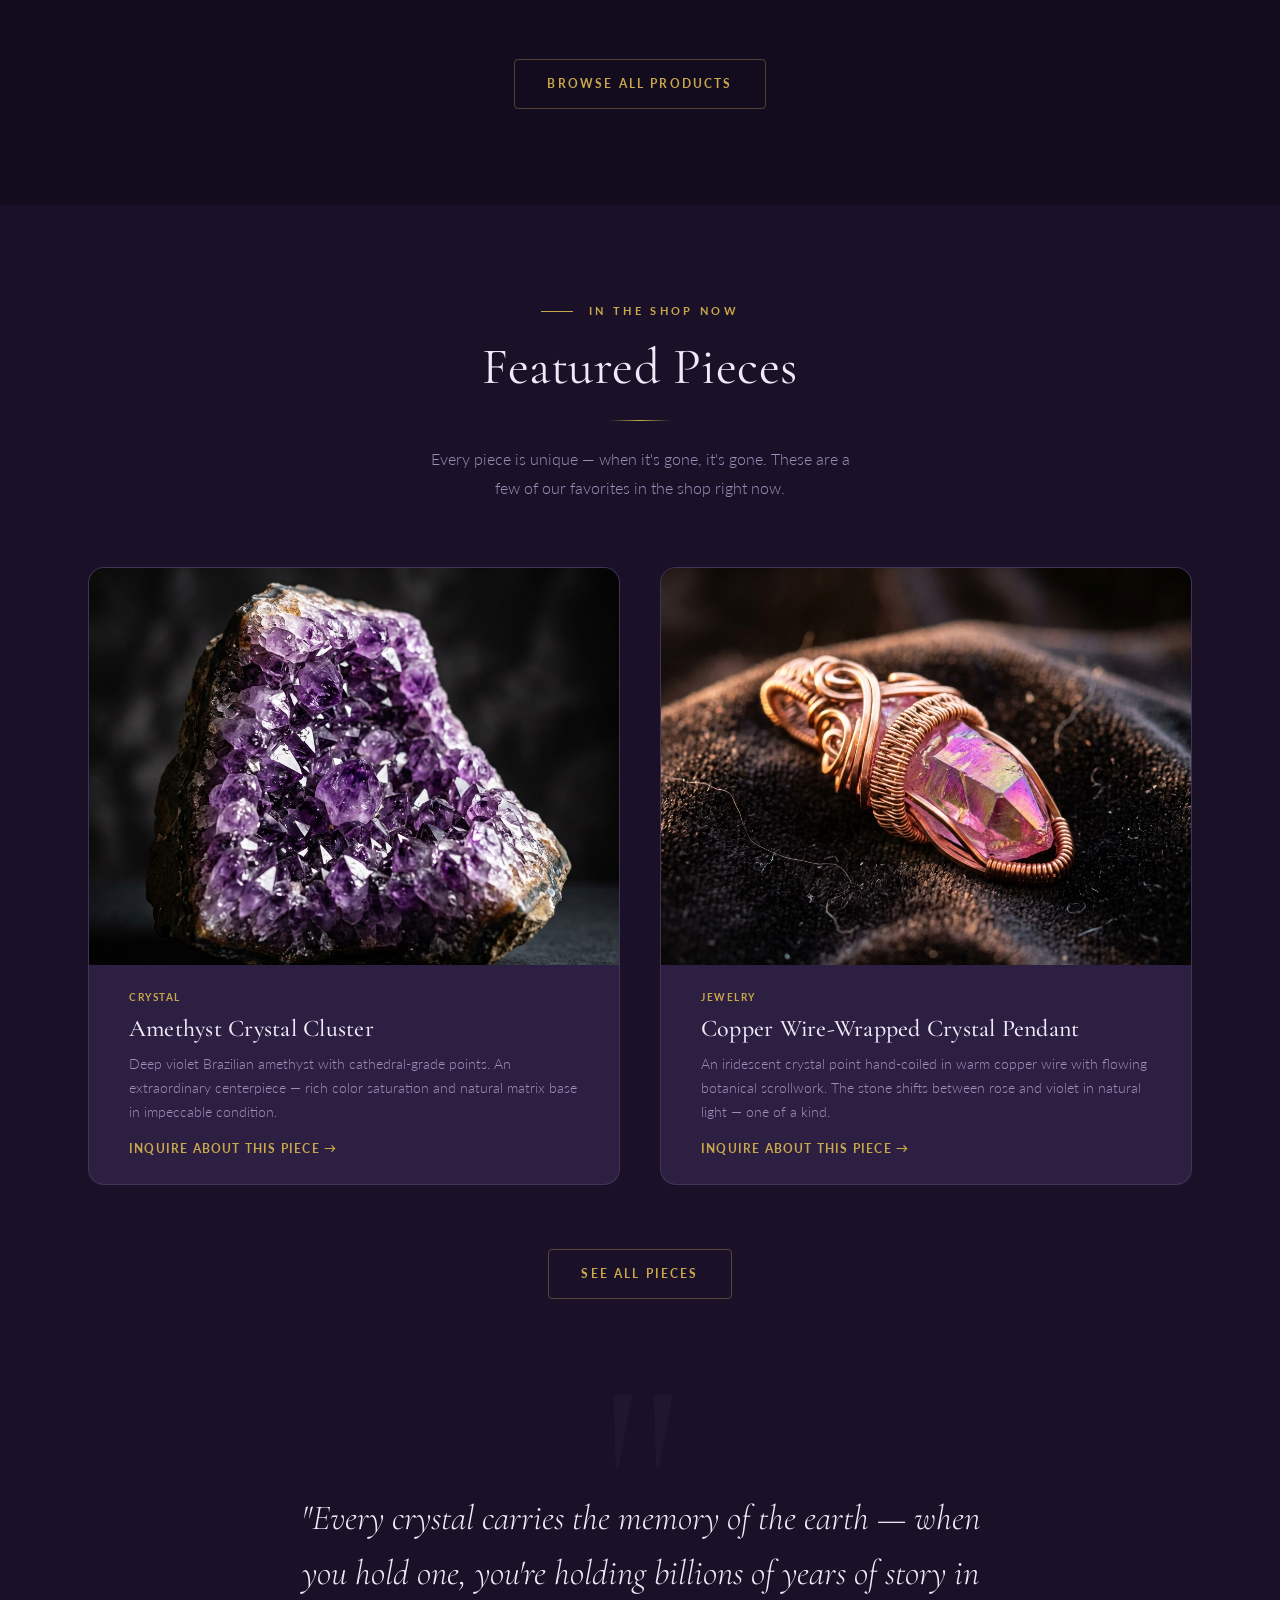
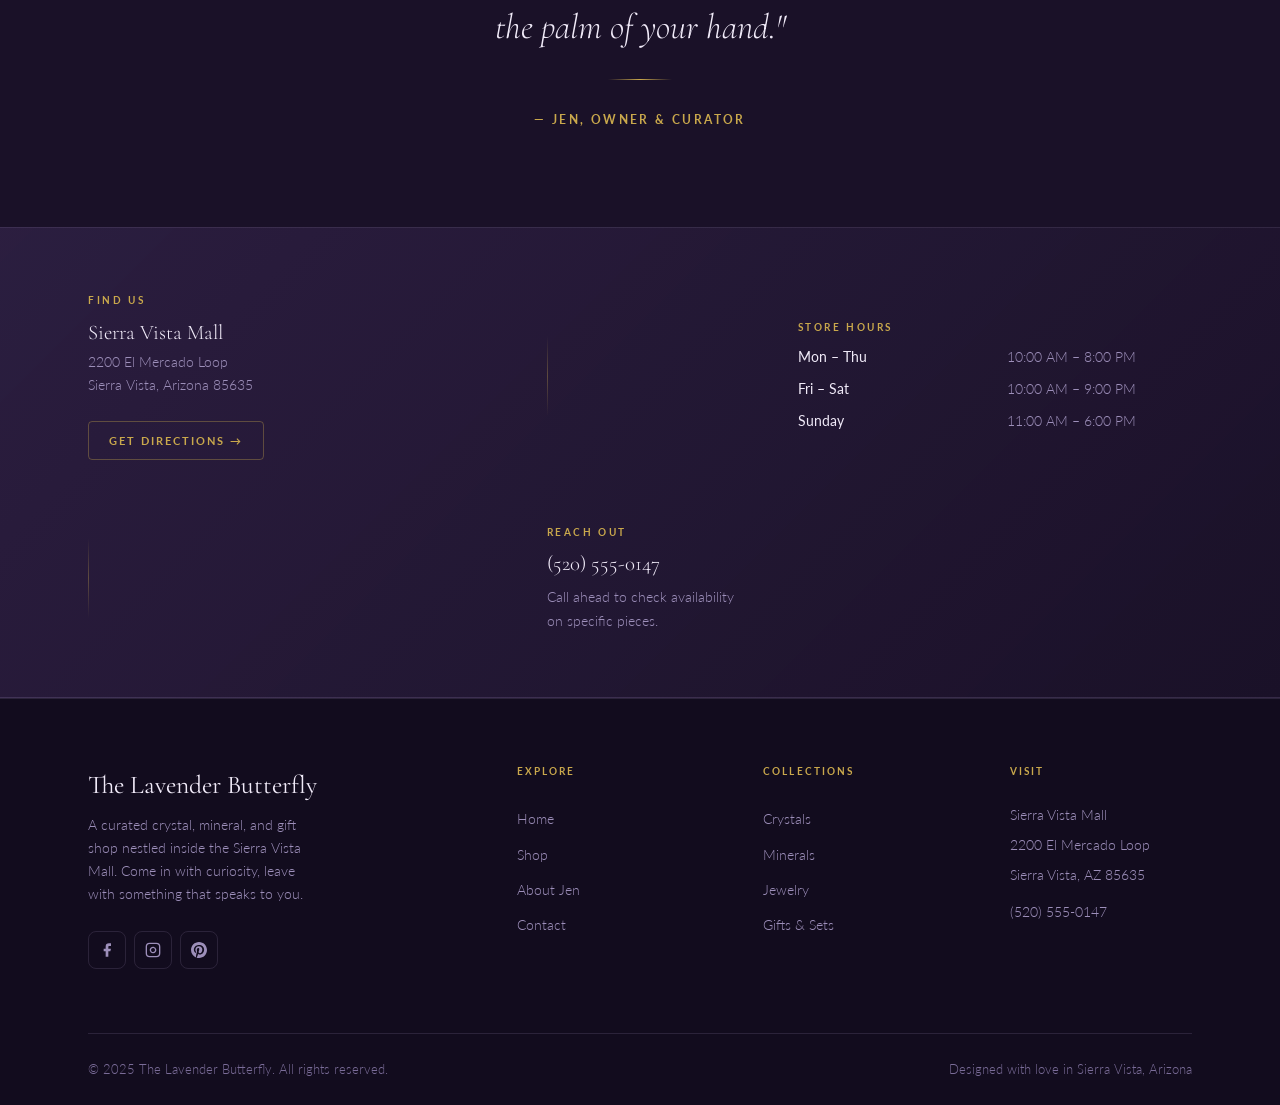
==== commit 00a01564: "Add real product images and featured sections - Replace category card emojis with icon-*.png images " ====
--- a/index.html
+++ b/index.html
@@ -116,25 +116,25 @@
 
       <div class="categories__grid">
         <div class="category-card reveal reveal-delay-1">
-          <span class="category-card__icon">💎</span>
+          <img src="images/icon-minerals.png" alt="" class="category-card__icon-img" aria-hidden="true">
           <h3 class="category-card__title">Crystals</h3>
           <p class="category-card__desc">Raw, polished, and natural formations. Amethyst cathedrals, quartz clusters, selenite wands, and more rare finds.</p>
           <span class="category-card__count">Raw &amp; Polished</span>
         </div>
         <div class="category-card reveal reveal-delay-2">
-          <span class="category-card__icon">🪨</span>
+          <img src="images/icon-meteorites.png" alt="" class="category-card__icon-img" aria-hidden="true">
           <h3 class="category-card__title">Minerals</h3>
           <p class="category-card__desc">Specimen-grade minerals from around the world. Pyrite suns, malachite slabs, calcite formations, and collector pieces.</p>
           <span class="category-card__count">Worldwide Specimens</span>
         </div>
         <div class="category-card reveal reveal-delay-3">
-          <span class="category-card__icon">💍</span>
+          <img src="images/icon-jewelry.png" alt="" class="category-card__icon-img" aria-hidden="true">
           <h3 class="category-card__title">Jewelry</h3>
           <p class="category-card__desc">Crystal-set pendants, wire-wrapped rings, stone bracelets, and wearable earth art. Every piece tells a story.</p>
           <span class="category-card__count">Wearable Earth Art</span>
         </div>
         <div class="category-card reveal reveal-delay-4">
-          <span class="category-card__icon">🎁</span>
+          <img src="images/icon-gifts.png" alt="" class="category-card__icon-img" aria-hidden="true">
           <h3 class="category-card__title">Gifts</h3>
           <p class="category-card__desc">Tumbled stones, crystal sets, incense, journals, and curated gift bundles. Perfect for any occasion or intention.</p>
           <span class="category-card__count">Curated &amp; Gifted</span>
@@ -143,6 +143,52 @@
 
       <div class="text-center" style="margin-top:var(--space-2xl);">
         <a href="shop.html" class="btn btn--outline">Browse All Products</a>
+      </div>
+    </div>
+  </section>
+
+  <!-- ====================================================
+       Featured Pieces
+       ==================================================== -->
+  <section class="featured section" aria-labelledby="featured-heading">
+    <div class="container">
+      <div class="text-center reveal">
+        <p class="hero__eyebrow" style="justify-content:center;">In The Shop Now</p>
+        <h2 id="featured-heading">Featured Pieces</h2>
+        <div class="divider"></div>
+        <p style="max-width:48ch;margin-inline:auto;color:var(--text-muted);">
+          Every piece is unique — when it's gone, it's gone. These are a few of our favorites in the shop right now.
+        </p>
+      </div>
+
+      <div class="featured__grid">
+        <a href="contact.html?item=Amethyst+Crystal+Cluster" class="featured-card reveal">
+          <div class="featured-card__img">
+            <img src="images/amethyst-cluster.png" alt="Amethyst Crystal Cluster" loading="lazy">
+          </div>
+          <div class="featured-card__body">
+            <div class="featured-card__tag">Crystal</div>
+            <h3 class="featured-card__name">Amethyst Crystal Cluster</h3>
+            <p class="featured-card__desc">Deep violet Brazilian amethyst with cathedral-grade points. An extraordinary centerpiece — rich color saturation and natural matrix base in impeccable condition.</p>
+            <span class="featured-card__cta">Inquire About This Piece →</span>
+          </div>
+        </a>
+
+        <a href="contact.html?item=Copper+Wire-Wrapped+Crystal+Pendant" class="featured-card reveal reveal-delay-1">
+          <div class="featured-card__img">
+            <img src="images/copper-pendant.png" alt="Copper Wire-Wrapped Crystal Pendant" loading="lazy">
+          </div>
+          <div class="featured-card__body">
+            <div class="featured-card__tag">Jewelry</div>
+            <h3 class="featured-card__name">Copper Wire-Wrapped Crystal Pendant</h3>
+            <p class="featured-card__desc">An iridescent crystal point hand-coiled in warm copper wire with flowing botanical scrollwork. The stone shifts between rose and violet in natural light — one of a kind.</p>
+            <span class="featured-card__cta">Inquire About This Piece →</span>
+          </div>
+        </a>
+      </div>
+
+      <div class="text-center" style="margin-top:var(--space-2xl);">
+        <a href="shop.html" class="btn btn--outline">See All Pieces</a>
       </div>
     </div>
   </section>
--- a/css/styles.css
+++ b/css/styles.css
@@ -1590,3 +1590,268 @@
 ::-webkit-scrollbar-thumb:hover {
   background: var(--iris);
 }
+
+/* ============================================================
+   Category Card — Real Image Icons
+   ============================================================ */
+.category-card__icon-img {
+  width: 72px;
+  height: 72px;
+  object-fit: cover;
+  border-radius: 50%;
+  margin-bottom: var(--space-md);
+  border: 2px solid rgba(201, 168, 76, 0.25);
+  transition: transform var(--transition), box-shadow var(--transition);
+  box-shadow: 0 0 0 0 rgba(184, 169, 212, 0);
+}
+
+.category-card:hover .category-card__icon-img {
+  transform: scale(1.12) translateY(-2px);
+  box-shadow: 0 0 20px rgba(184, 169, 212, 0.35);
+}
+
+/* ============================================================
+   Featured Pieces Section (index.html)
+   ============================================================ */
+.featured__grid {
+  display: grid;
+  grid-template-columns: 1fr 1fr;
+  gap: var(--space-xl);
+  margin-top: var(--space-2xl);
+}
+
+@media (max-width: 640px) {
+  .featured__grid { grid-template-columns: 1fr; }
+}
+
+.featured-card {
+  display: flex;
+  flex-direction: column;
+  background: var(--surface);
+  border: 1px solid var(--border);
+  border-radius: var(--radius-lg);
+  overflow: hidden;
+  text-decoration: none;
+  color: inherit;
+  transition: transform var(--transition), border-color var(--transition), box-shadow var(--transition);
+}
+
+.featured-card:hover {
+  transform: translateY(-6px);
+  border-color: rgba(201, 168, 76, 0.4);
+  box-shadow: 0 20px 50px rgba(0,0,0,0.4);
+}
+
+.featured-card__img {
+  aspect-ratio: 4 / 3;
+  overflow: hidden;
+}
+
+.featured-card__img img {
+  width: 100%;
+  height: 100%;
+  object-fit: cover;
+  transition: transform 0.6s ease;
+  display: block;
+}
+
+.featured-card:hover .featured-card__img img {
+  transform: scale(1.05);
+}
+
+.featured-card__body {
+  padding: var(--space-lg) var(--space-xl);
+  display: flex;
+  flex-direction: column;
+  gap: var(--space-sm);
+}
+
+.featured-card__tag {
+  font-size: 0.65rem;
+  font-weight: 700;
+  letter-spacing: 0.15em;
+  text-transform: uppercase;
+  color: var(--accent-gold);
+}
+
+.featured-card__name {
+  font-family: var(--font-display);
+  font-size: 1.5rem;
+  font-weight: 500;
+  color: var(--text-primary);
+  line-height: 1.2;
+}
+
+.featured-card__desc {
+  font-size: 0.875rem;
+  color: var(--text-muted);
+  line-height: 1.7;
+}
+
+.featured-card__cta {
+  margin-top: var(--space-sm);
+  font-size: 0.75rem;
+  font-weight: 700;
+  letter-spacing: 0.1em;
+  text-transform: uppercase;
+  color: var(--accent-gold);
+  transition: gap var(--transition);
+}
+
+/* ============================================================
+   Shop — Category Visual Tiles (filter bar)
+   ============================================================ */
+.category-tiles {
+  display: flex;
+  flex-wrap: wrap;
+  gap: var(--space-sm);
+  justify-content: center;
+  margin-bottom: var(--space-xl);
+}
+
+.category-tile {
+  display: flex;
+  flex-direction: column;
+  align-items: center;
+  gap: 6px;
+  padding: var(--space-sm) var(--space-md);
+  background: var(--surface);
+  border: 1px solid var(--border);
+  border-radius: var(--radius-lg);
+  cursor: pointer;
+  transition: border-color var(--transition), transform var(--transition), background var(--transition);
+  text-align: center;
+  min-width: 80px;
+}
+
+.category-tile:hover,
+.category-tile.active {
+  border-color: var(--accent-gold);
+  background: rgba(201, 168, 76, 0.07);
+  transform: translateY(-2px);
+}
+
+.category-tile img {
+  width: 48px;
+  height: 48px;
+  object-fit: cover;
+  border-radius: 50%;
+}
+
+.category-tile span {
+  font-size: 0.6rem;
+  font-weight: 700;
+  letter-spacing: 0.12em;
+  text-transform: uppercase;
+  color: var(--text-muted);
+}
+
+.category-tile.active span {
+  color: var(--accent-gold);
+}
+
+/* ============================================================
+   Product Card — Real Photo
+   ============================================================ */
+.product-card__photo {
+  width: 100%;
+  height: 100%;
+  object-fit: cover;
+  display: block;
+  transition: transform 0.6s ease;
+}
+
+.product-card:hover .product-card__photo {
+  transform: scale(1.05);
+}
+
+/* ============================================================
+   Meteorite Spotlight Card
+   ============================================================ */
+.product-card--spotlight {
+  grid-column: 1 / -1;
+  display: grid;
+  grid-template-columns: 1fr 1fr;
+  min-height: 360px;
+  border-color: rgba(201, 168, 76, 0.4);
+  background: linear-gradient(135deg, #2d1f42 0%, #1a1128 100%);
+}
+
+@media (max-width: 640px) {
+  .product-card--spotlight {
+    grid-template-columns: 1fr;
+  }
+}
+
+.product-card--spotlight:hover {
+  border-color: rgba(201, 168, 76, 0.7);
+  box-shadow: 0 25px 60px rgba(0,0,0,0.5), 0 0 40px rgba(201, 168, 76, 0.1);
+}
+
+.product-card--spotlight__img {
+  position: relative;
+  overflow: hidden;
+}
+
+.product-card--spotlight__img img {
+  width: 100%;
+  height: 100%;
+  object-fit: cover;
+  display: block;
+  transition: transform 0.6s ease;
+}
+
+.product-card--spotlight:hover .product-card--spotlight__img img {
+  transform: scale(1.04);
+}
+
+.product-card--spotlight__body {
+  padding: var(--space-2xl) var(--space-xl);
+  display: flex;
+  flex-direction: column;
+  justify-content: center;
+  gap: var(--space-md);
+}
+
+.product-card--spotlight__eyebrow {
+  font-size: 0.65rem;
+  font-weight: 700;
+  letter-spacing: 0.2em;
+  text-transform: uppercase;
+  color: var(--accent-gold);
+  display: flex;
+  align-items: center;
+  gap: var(--space-sm);
+}
+
+.product-card--spotlight__eyebrow::before {
+  content: '';
+  display: block;
+  width: 24px;
+  height: 1px;
+  background: var(--accent-gold);
+}
+
+.spotlight-badge {
+  display: inline-flex;
+  align-items: center;
+  gap: 6px;
+  padding: 4px 12px;
+  background: rgba(201, 168, 76, 0.15);
+  border: 1px solid rgba(201, 168, 76, 0.4);
+  border-radius: 100px;
+  font-size: 0.65rem;
+  font-weight: 700;
+  letter-spacing: 0.1em;
+  text-transform: uppercase;
+  color: var(--accent-gold);
+  width: fit-content;
+}
+
+.product-card--spotlight__name {
+  font-family: var(--font-display);
+  font-size: clamp(1.6rem, 3vw, 2.4rem);
+  font-weight: 500;
+  color: var(--text-primary);
+  line-height: 1.15;
+}
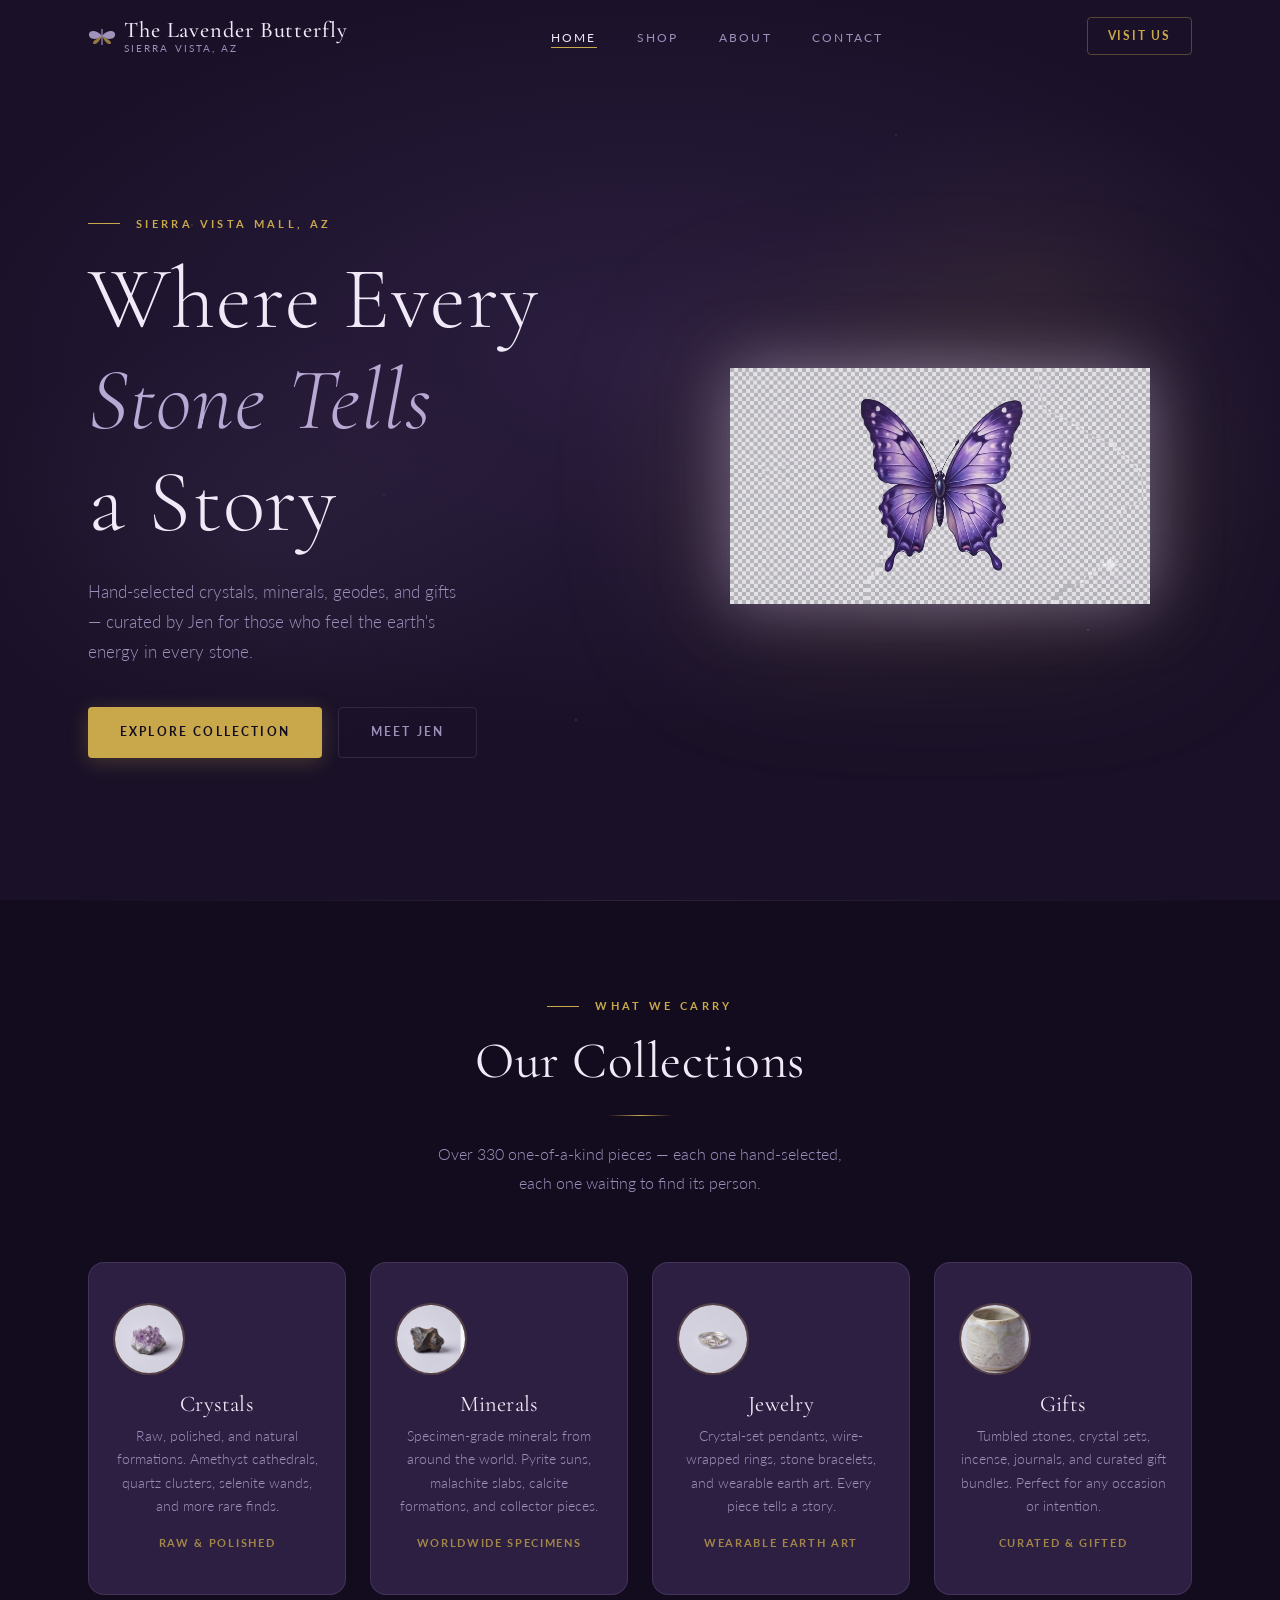
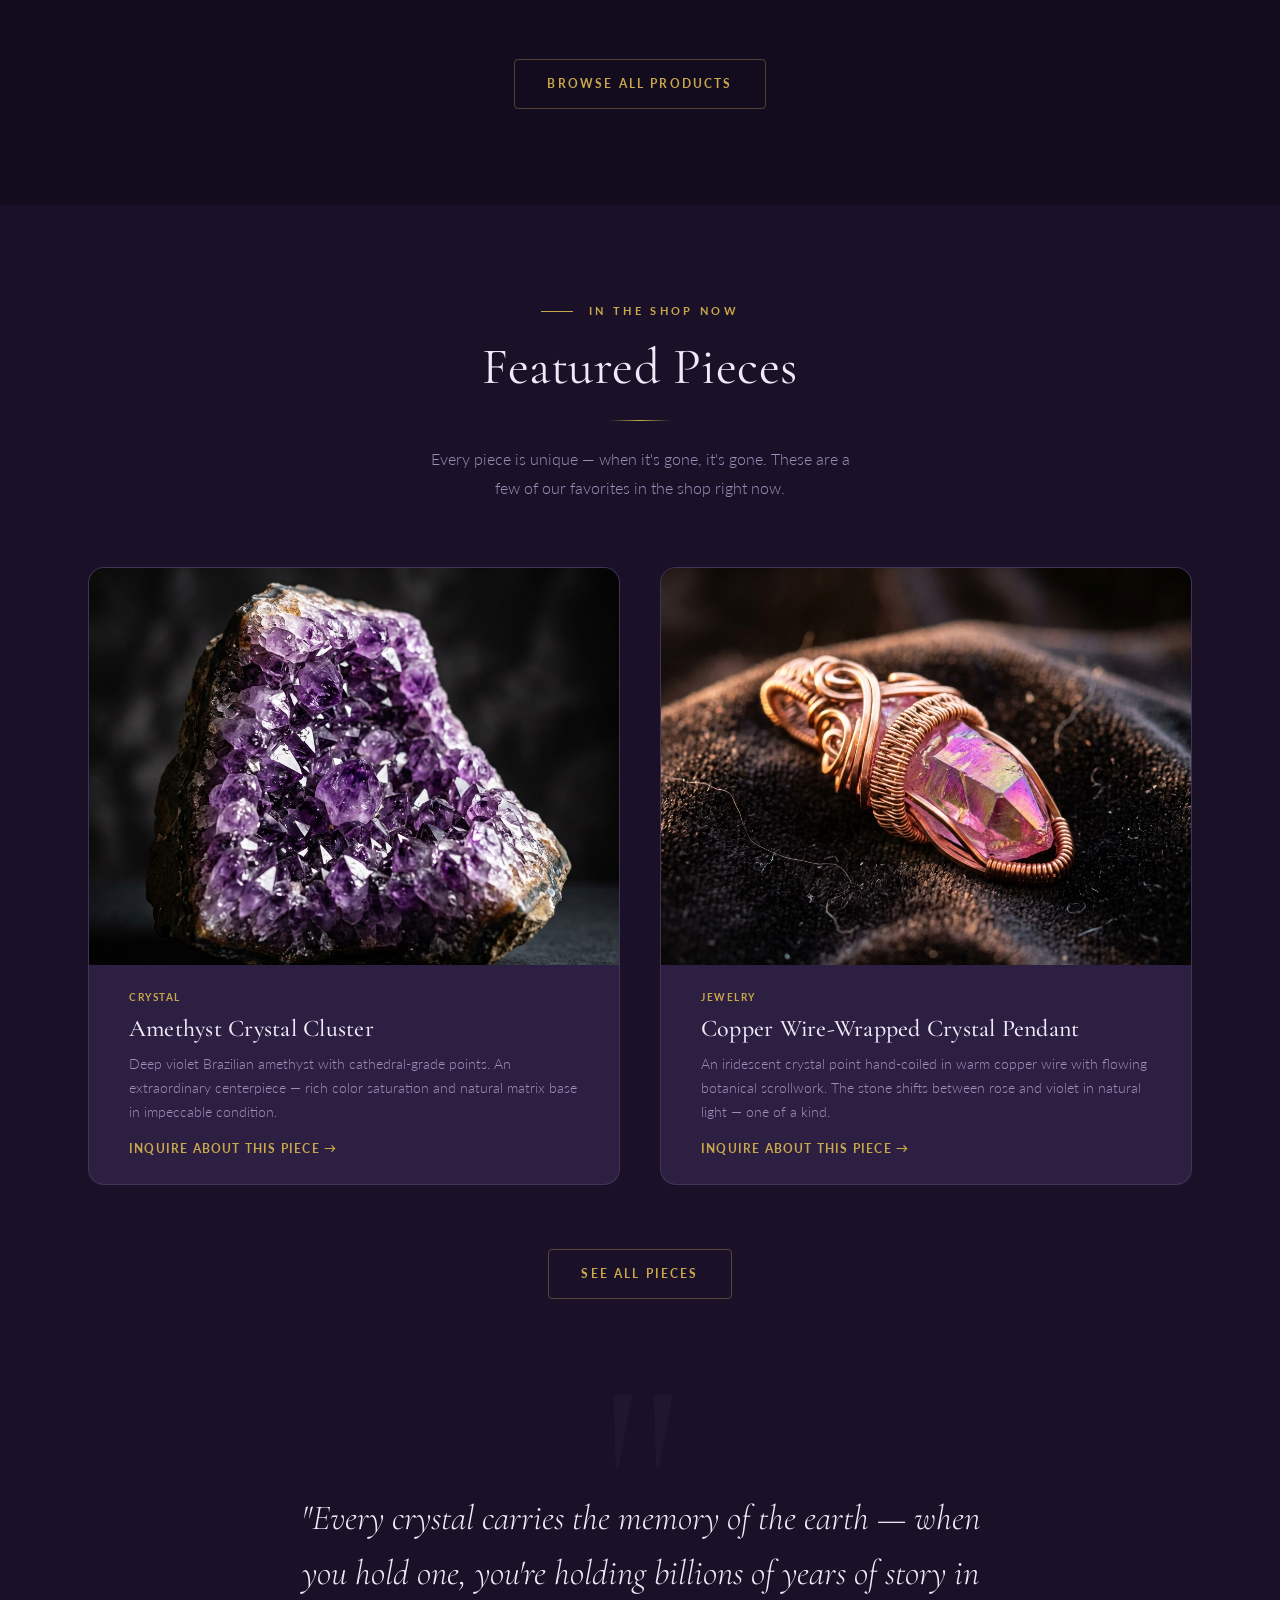
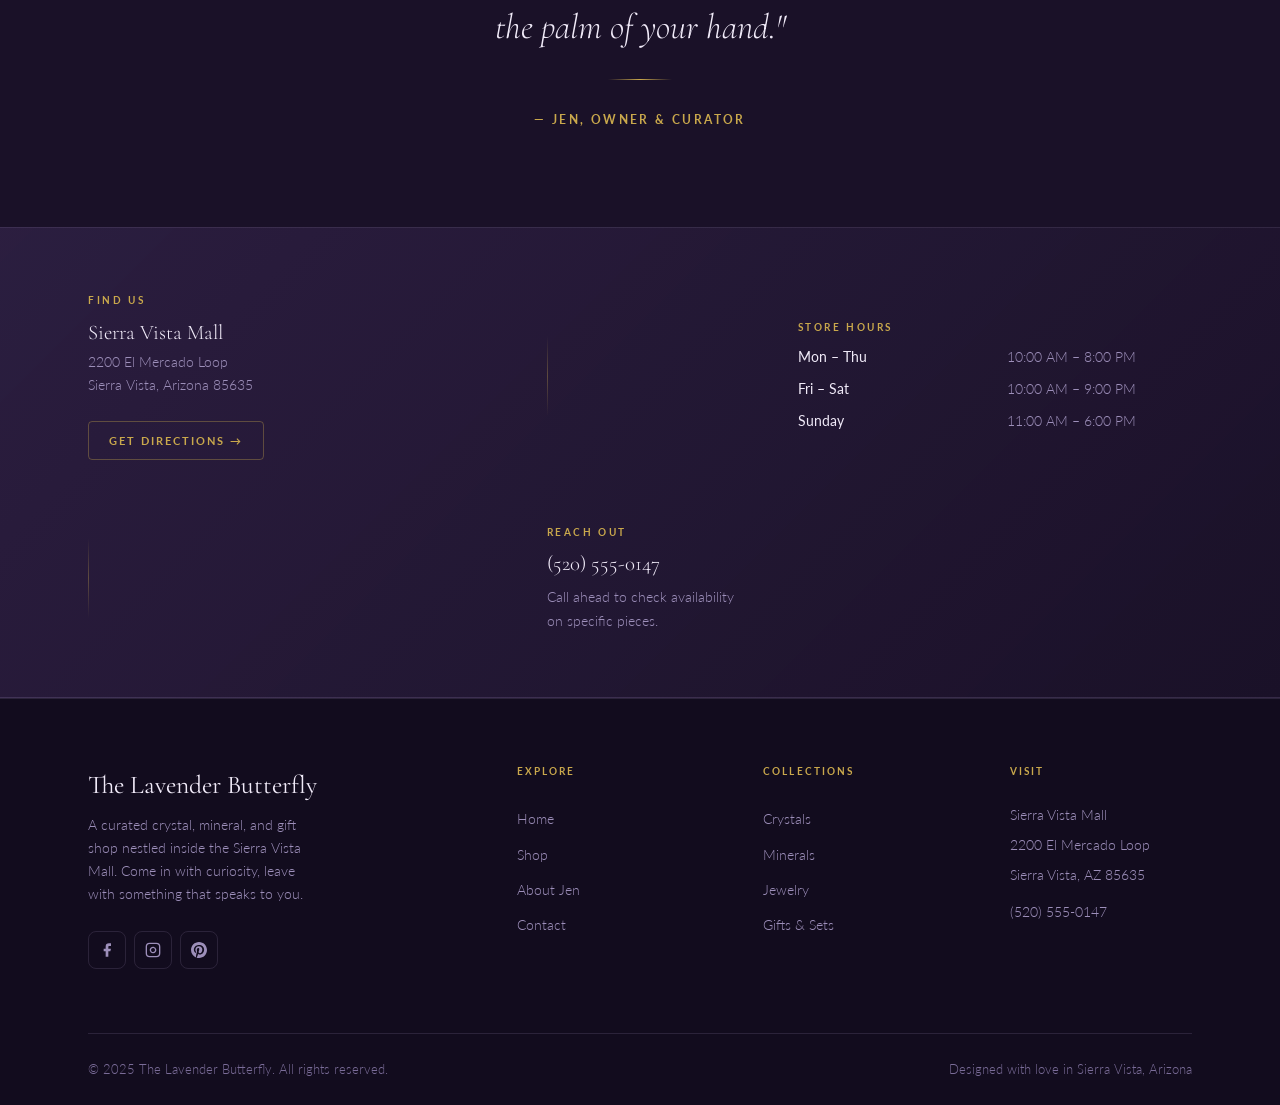
==== commit 1786892f: "Replace butterfly animation with ButterFly_New.webm Co-Authored-By: Claude Sonnet 4.6 <noreply@anthr" ====
--- a/index.html
+++ b/index.html
@@ -92,8 +92,7 @@
             playsinline
             preload="auto"
           >
-            <source src="images/butterfly-hero.webm" type="video/webm" />
-            <source src="images/butterfly-hero.mp4" type="video/mp4" />
+            <source src="images/ButterFly_New.webm" type="video/webm" />
           </video>
         </div>
       </div>
--- a/css/styles.css
+++ b/css/styles.css
@@ -403,6 +403,7 @@
   position: relative;
   display: flex;
   align-items: center;
+  background: var(--bg);
   justify-content: center;
   width: 420px;
   max-width: 100%;
@@ -413,6 +414,7 @@
   height: auto;
   opacity: 0;
   transition: opacity 0.6s ease;
+  mix-blend-mode: screen;
   filter: drop-shadow(0 0 32px rgba(184, 169, 212, 0.5))
           drop-shadow(0 0 80px rgba(201, 168, 76, 0.2));
   animation: butterfly-float 6s ease-in-out infinite;
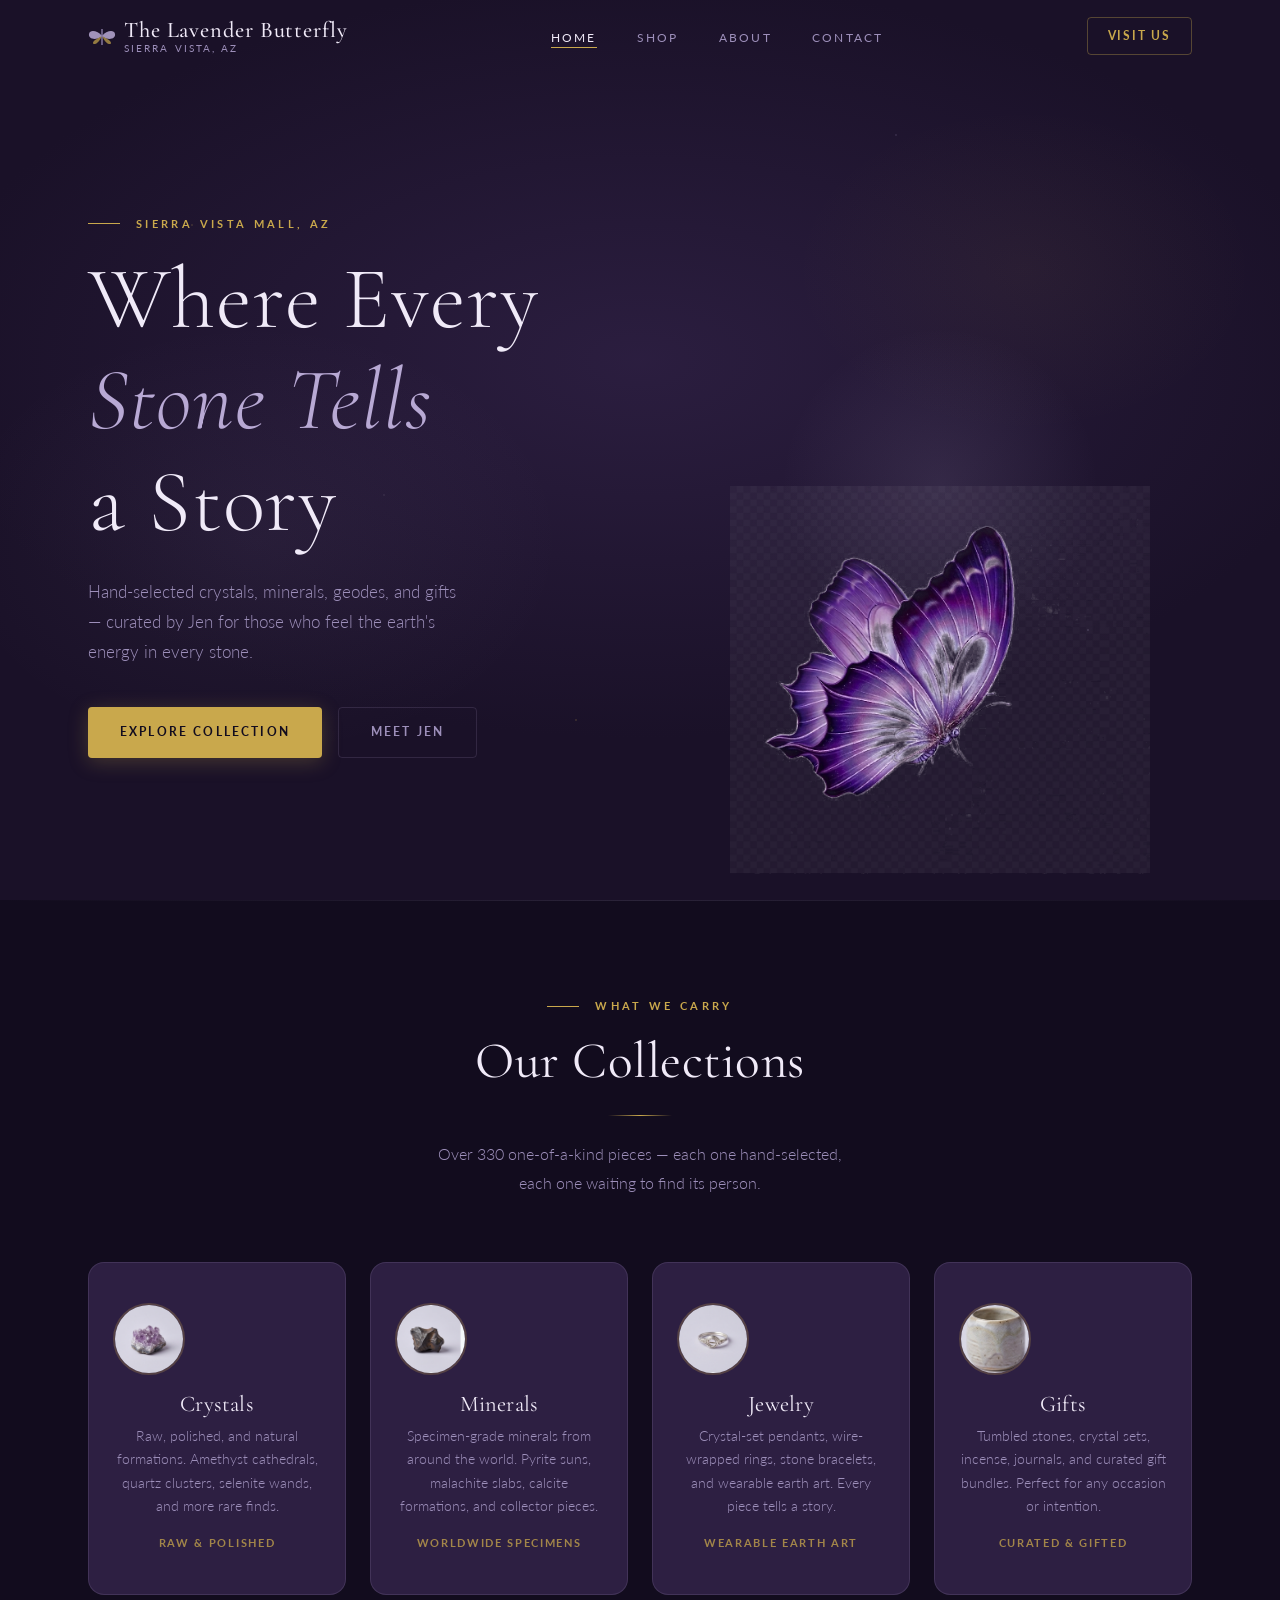
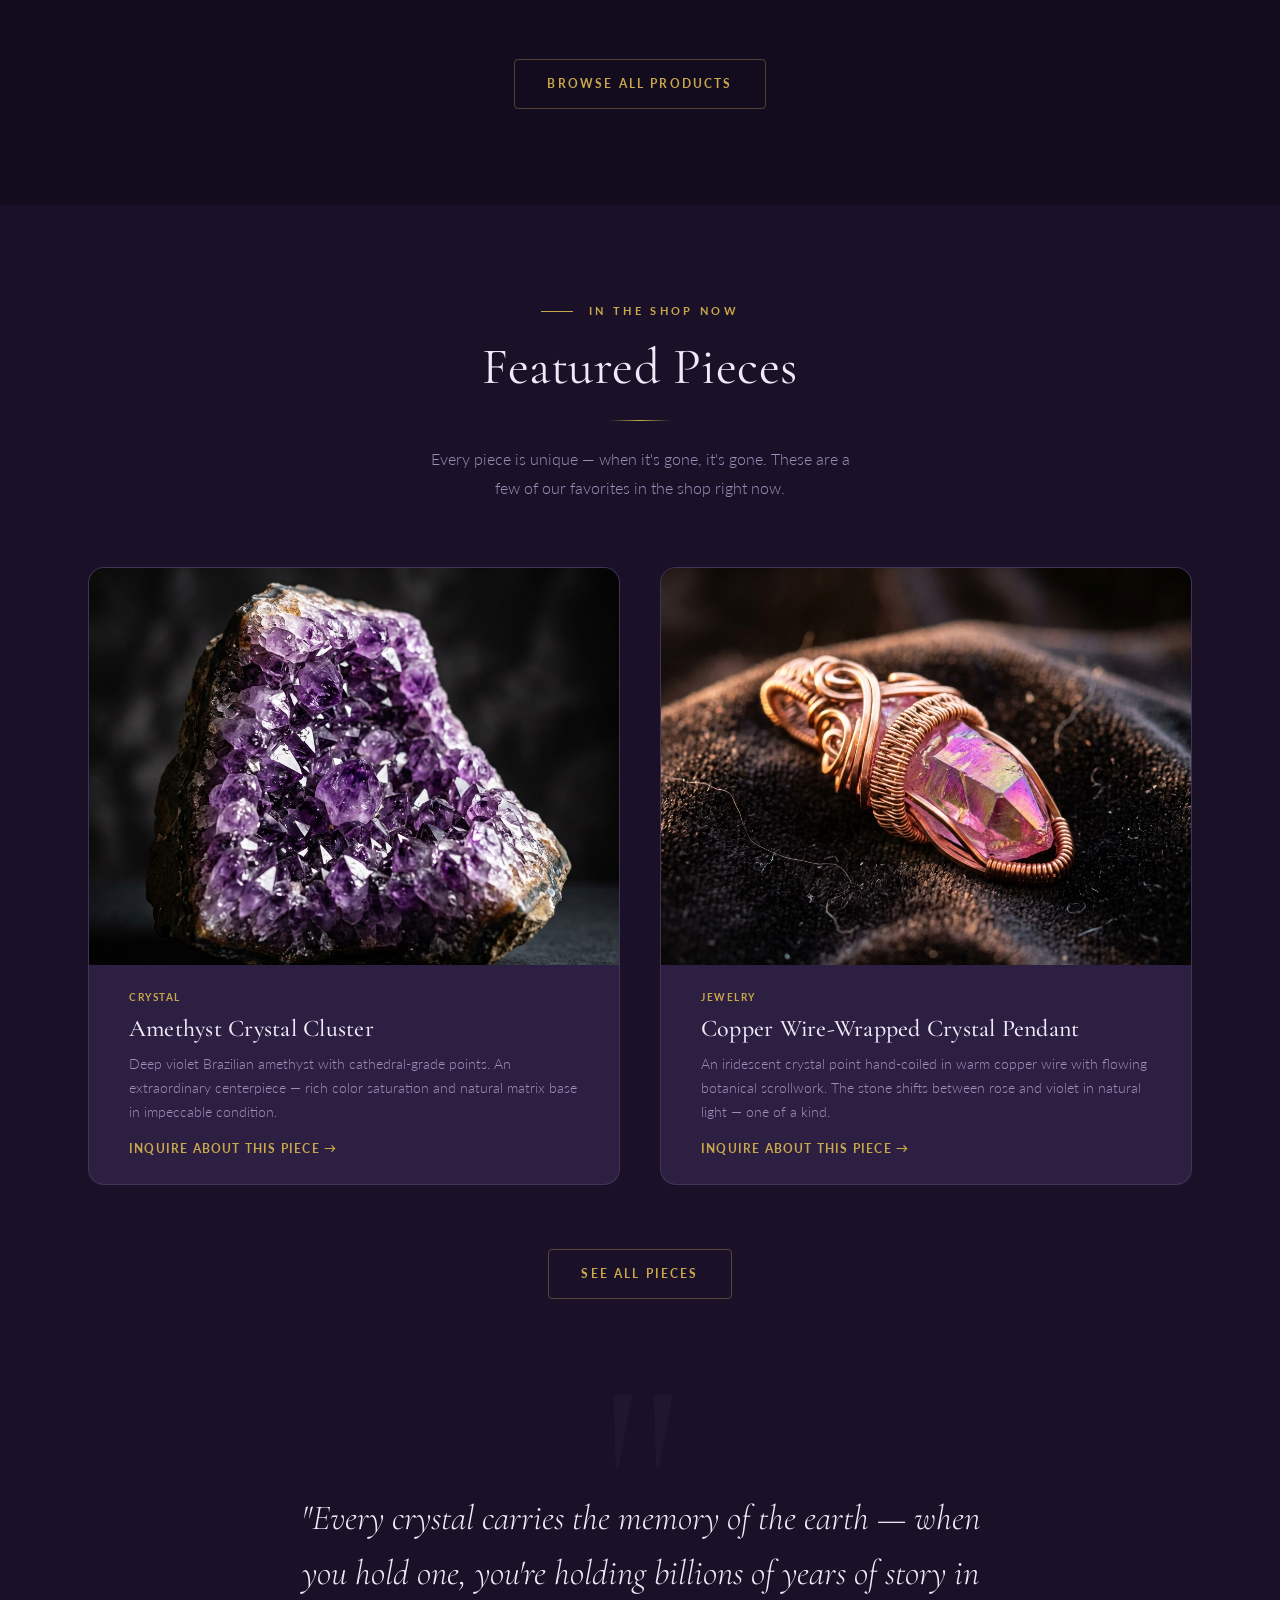
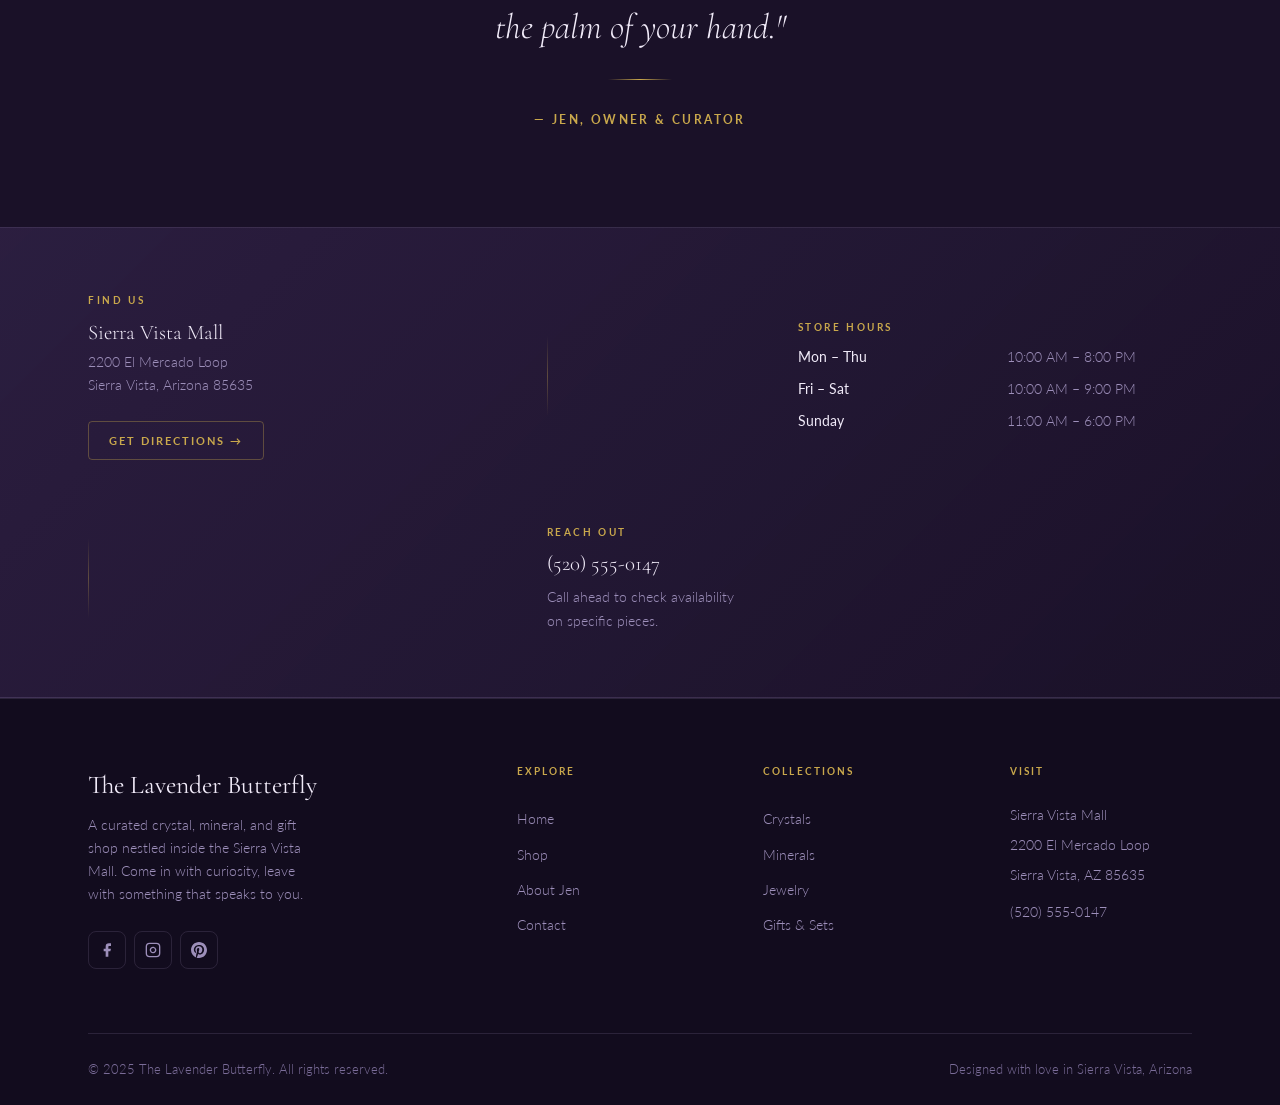
==== commit 0d82d0bb: "Replace butterfly animation with ButterFly_New.webm Switch from <video> to <img> using ButterFly1.pn" ====
--- a/index.html
+++ b/index.html
@@ -83,17 +83,12 @@
       <!-- Butterfly Visual -->
       <div class="hero__visual">
         <div class="hero__glow"></div>
-        <div class="butterfly-video-wrap" aria-hidden="true">
-          <video
-            class="butterfly-video"
-            autoplay
-            loop
-            muted
-            playsinline
-            preload="auto"
+        <div class="butterfly-wrap" aria-hidden="true">
+          <img
+            src="images/ButterFly1.png"
+            alt=""
+            class="butterfly-img"
           >
-            <source src="images/ButterFly_New.webm" type="video/webm" />
-          </video>
         </div>
       </div>
     </div>
--- a/css/styles.css
+++ b/css/styles.css
@@ -397,40 +397,41 @@
 }
 
 /* ============================================================
-   Butterfly Video
-   ============================================================ */
-.butterfly-video-wrap {
+   Butterfly Image + Animations
+   ============================================================ */
+.butterfly-wrap {
   position: relative;
-  display: flex;
-  align-items: center;
-  background: var(--bg);
-  justify-content: center;
   width: 420px;
   max-width: 100%;
-}
-
-.butterfly-video {
+  display: flex;
+  align-items: center;
+  justify-content: center;
+}
+
+.butterfly-img {
+  position: absolute;
   width: 100%;
   height: auto;
-  opacity: 0;
-  transition: opacity 0.6s ease;
-  mix-blend-mode: screen;
-  filter: drop-shadow(0 0 32px rgba(184, 169, 212, 0.5))
-          drop-shadow(0 0 80px rgba(201, 168, 76, 0.2));
-  animation: butterfly-float 6s ease-in-out infinite;
-}
-
-.butterfly-video.ready {
-  opacity: 1;
-}
-
-@keyframes butterfly-float {
-  0%, 100% { transform: translateY(0px); }
-  50%       { transform: translateY(-14px); }
+  background: transparent;
+  border: none;
+  box-shadow: none;
+  animation:
+    butterflyFloat 4s ease-in-out infinite alternate,
+    wingShimmer 2s ease-in-out infinite alternate;
+}
+
+@keyframes butterflyFloat {
+  0%   { transform: translateY(15px)  scale(1.0); }
+  100% { transform: translateY(-15px) scale(1.05); }
+}
+
+@keyframes wingShimmer {
+  0%   { filter: brightness(1.0) drop-shadow(0 0 24px rgba(184, 169, 212, 0.4)); }
+  100% { filter: brightness(1.2) drop-shadow(0 0 40px rgba(184, 169, 212, 0.7)); }
 }
 
 @media (max-width: 768px) {
-  .butterfly-video-wrap { width: 280px; }
+  .butterfly-wrap { width: 280px; }
 }
 
 /* ============================================================
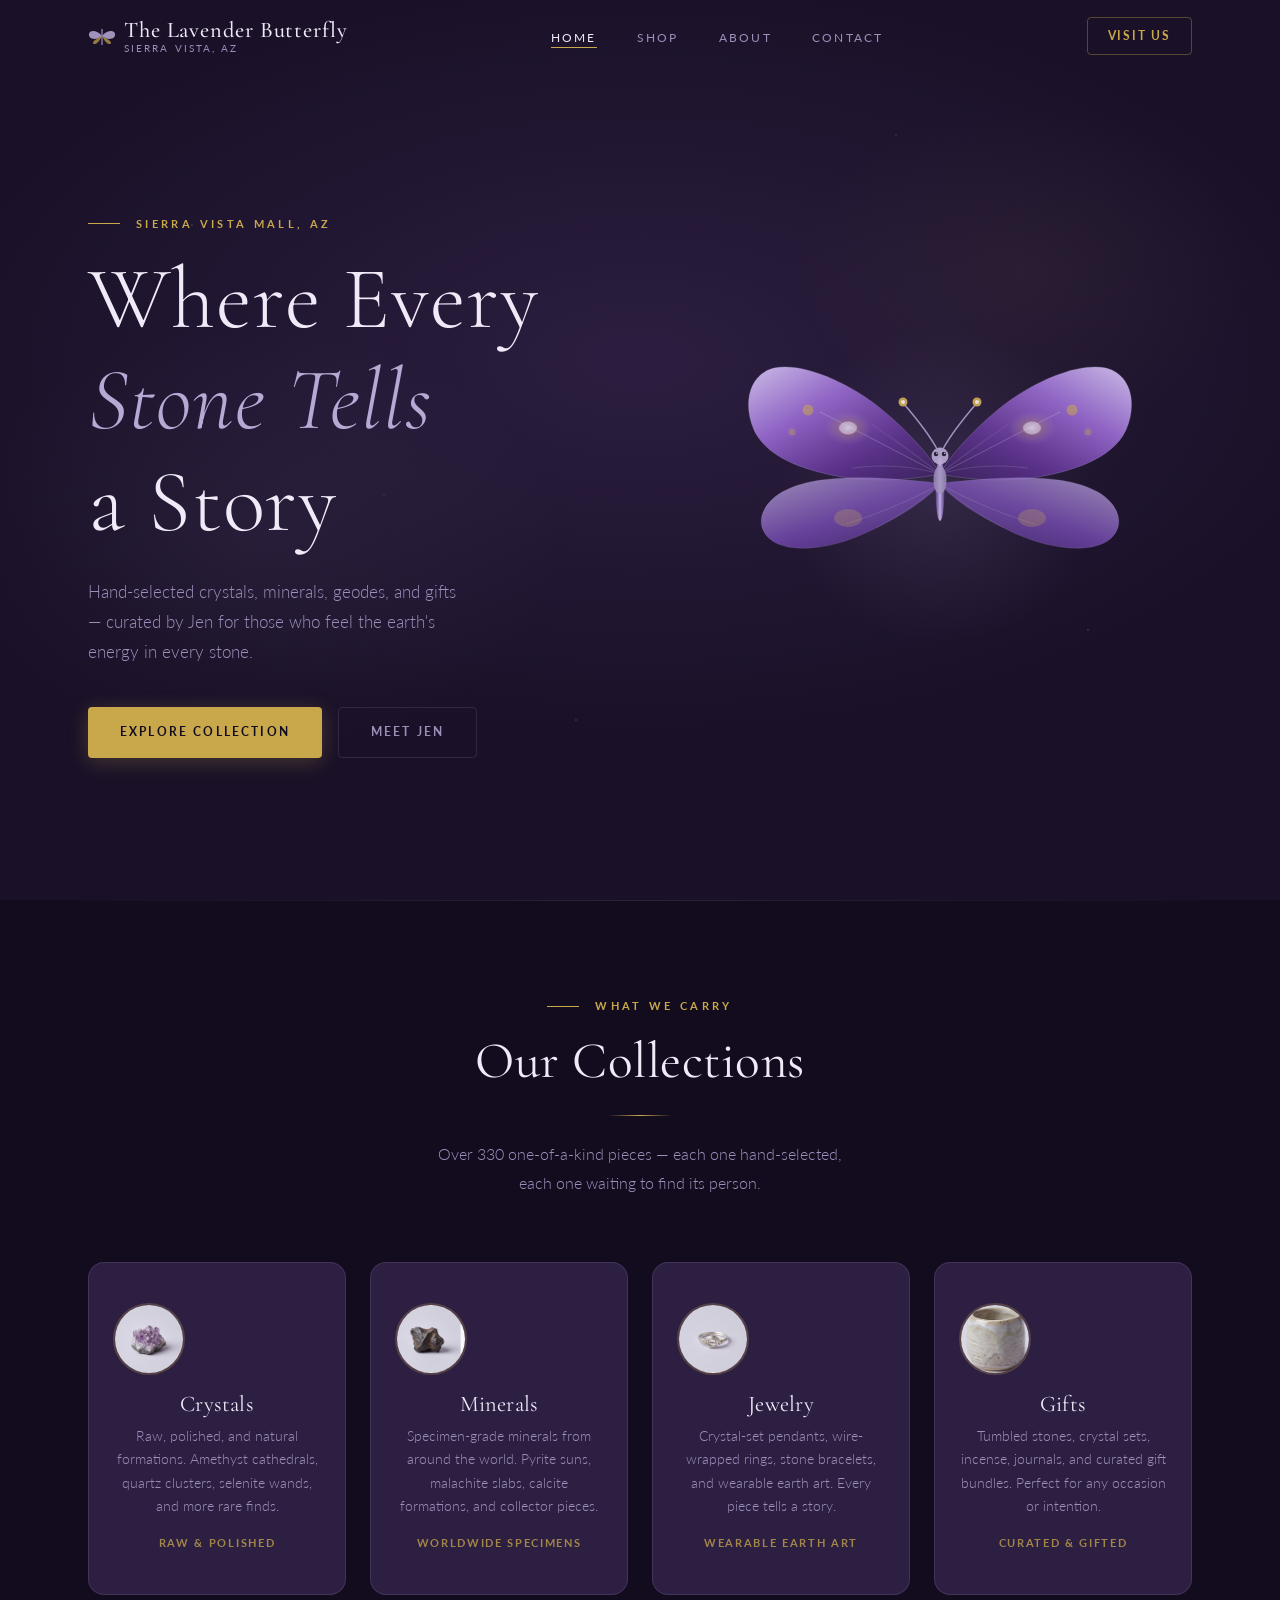
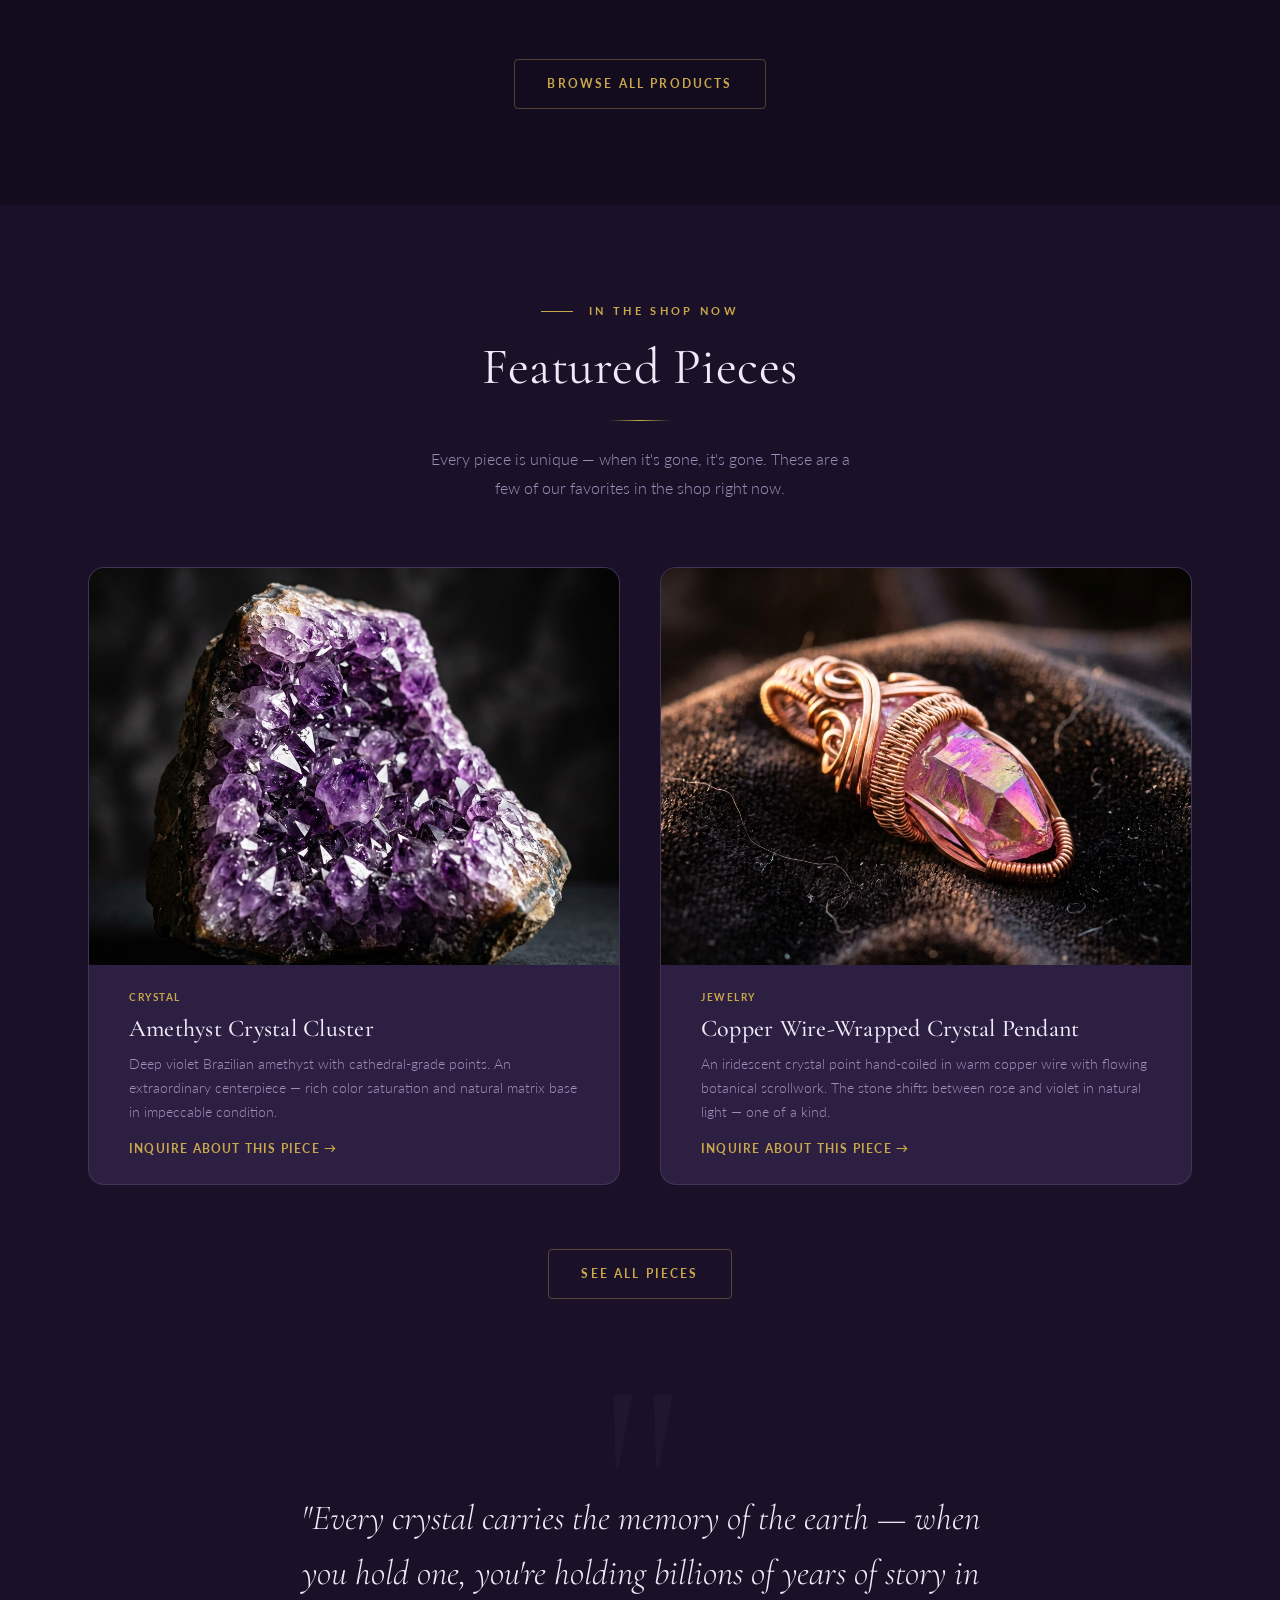
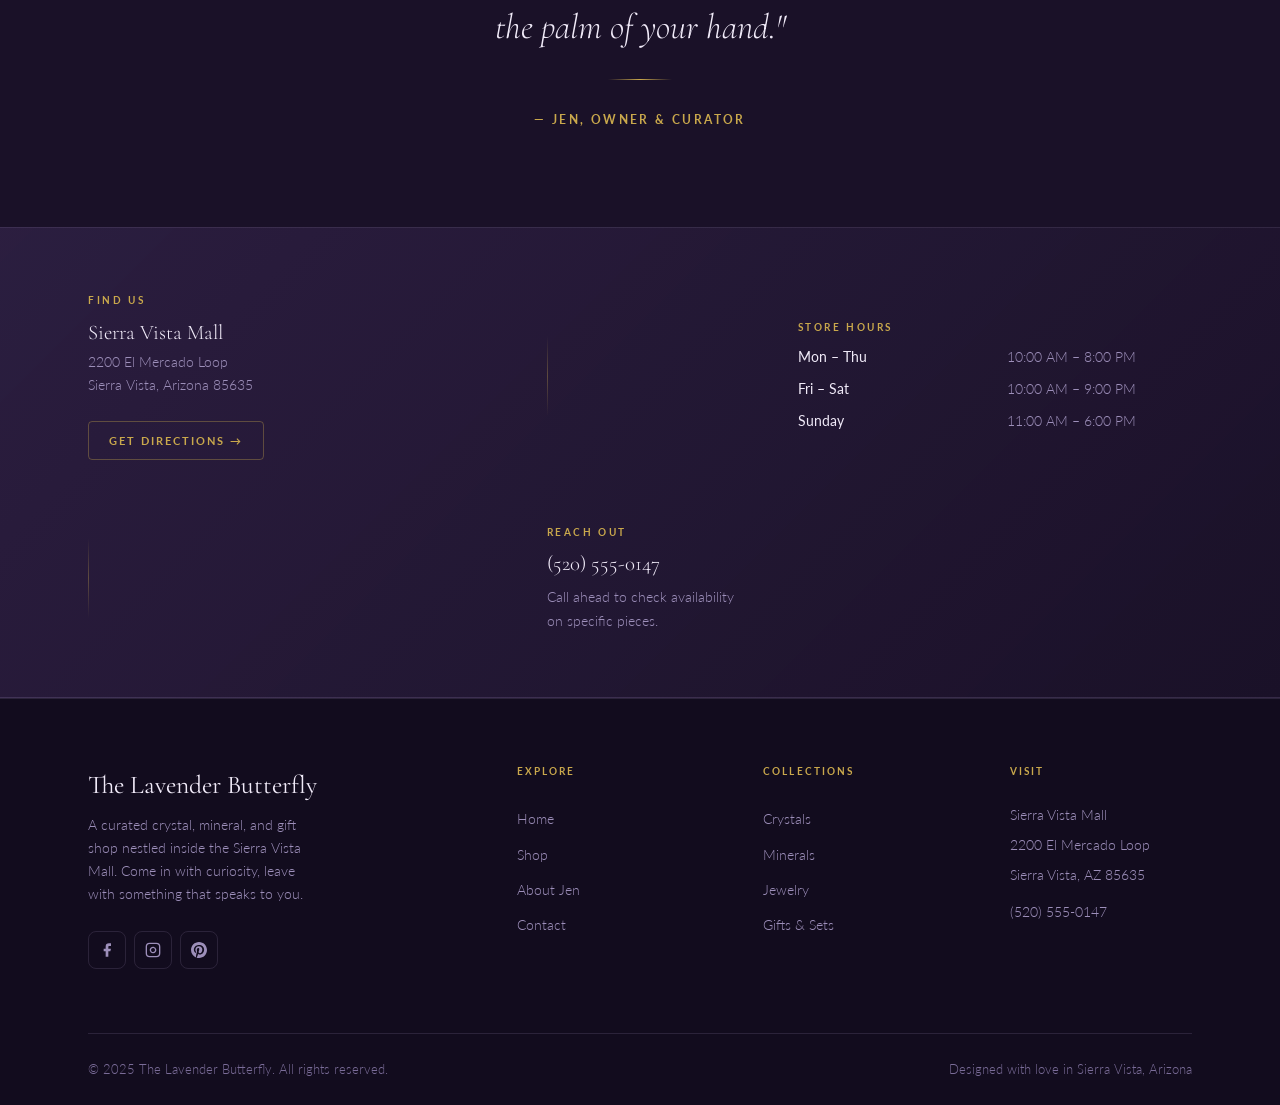
==== commit 7cbb2ecb: "Replace butterfly img with inline SVG using site color palette Pure inline SVG with purple/lavender " ====
--- a/index.html
+++ b/index.html
@@ -83,13 +83,120 @@
       <!-- Butterfly Visual -->
       <div class="hero__visual">
         <div class="hero__glow"></div>
-        <div class="butterfly-wrap" aria-hidden="true">
-          <img
-            src="images/ButterFly1.png"
-            alt=""
-            class="butterfly-img"
-          >
-        </div>
+
+        <svg class="butterfly-svg" width="400" viewBox="0 0 400 360" fill="none" xmlns="http://www.w3.org/2000/svg" aria-hidden="true">
+          <defs>
+            <linearGradient id="lWingU" x1="0%" y1="0%" x2="100%" y2="100%">
+              <stop offset="0%"   stop-color="#d4c5f0" stop-opacity="0.95"/>
+              <stop offset="35%"  stop-color="#9b6cd4" stop-opacity="0.9"/>
+              <stop offset="70%"  stop-color="#5c2d91" stop-opacity="0.85"/>
+              <stop offset="100%" stop-color="#2d1054" stop-opacity="0.8"/>
+            </linearGradient>
+            <linearGradient id="rWingU" x1="100%" y1="0%" x2="0%" y2="100%">
+              <stop offset="0%"   stop-color="#d4c5f0" stop-opacity="0.95"/>
+              <stop offset="35%"  stop-color="#9b6cd4" stop-opacity="0.9"/>
+              <stop offset="70%"  stop-color="#5c2d91" stop-opacity="0.85"/>
+              <stop offset="100%" stop-color="#2d1054" stop-opacity="0.8"/>
+            </linearGradient>
+            <linearGradient id="lWingL" x1="0%" y1="0%" x2="100%" y2="100%">
+              <stop offset="0%"   stop-color="#b8a9d4" stop-opacity="0.9"/>
+              <stop offset="50%"  stop-color="#7a4db8" stop-opacity="0.85"/>
+              <stop offset="100%" stop-color="#3d1f6e" stop-opacity="0.8"/>
+            </linearGradient>
+            <linearGradient id="rWingL" x1="100%" y1="0%" x2="0%" y2="100%">
+              <stop offset="0%"   stop-color="#b8a9d4" stop-opacity="0.9"/>
+              <stop offset="50%"  stop-color="#7a4db8" stop-opacity="0.85"/>
+              <stop offset="100%" stop-color="#3d1f6e" stop-opacity="0.8"/>
+            </linearGradient>
+            <radialGradient id="iridSpot" cx="50%" cy="50%" r="50%">
+              <stop offset="0%"   stop-color="#f0eaf8" stop-opacity="0.85"/>
+              <stop offset="45%"  stop-color="#c9a84c" stop-opacity="0.35"/>
+              <stop offset="100%" stop-color="#b8a9d4" stop-opacity="0"/>
+            </radialGradient>
+            <linearGradient id="bodyGrad" x1="0%" y1="0%" x2="100%" y2="0%">
+              <stop offset="0%"   stop-color="#4a2880"/>
+              <stop offset="50%"  stop-color="#c8b8e8"/>
+              <stop offset="100%" stop-color="#4a2880"/>
+            </linearGradient>
+          </defs>
+
+          <!-- LEFT UPPER WING -->
+          <path d="M200 168
+            C194 156, 172 128, 140 102
+            C108 76, 62 56, 34 62
+            C10 68, 2 96, 14 124
+            C28 154, 70 166, 108 172
+            C144 177, 180 172, 200 168Z"
+            fill="url(#lWingU)" stroke="rgba(184,169,212,0.3)" stroke-width="0.8"/>
+          <path d="M200 168 C165 150, 120 126, 80 106" stroke="rgba(240,234,248,0.22)" stroke-width="1"   fill="none"/>
+          <path d="M200 168 C172 160, 145 158, 112 162" stroke="rgba(240,234,248,0.18)" stroke-width="0.8" fill="none"/>
+          <path d="M200 168 C182 153, 158 138, 132 118" stroke="rgba(240,234,248,0.15)" stroke-width="0.7" fill="none"/>
+          <path d="M200 168 C186 156, 168 144, 148 128" stroke="rgba(240,234,248,0.12)" stroke-width="0.6" fill="none"/>
+          <ellipse cx="108" cy="122" rx="24" ry="17" fill="url(#iridSpot)" opacity="0.65"/>
+          <ellipse cx="108" cy="122" rx="9"  ry="6.5" fill="rgba(240,234,248,0.45)"/>
+          <circle  cx="68"  cy="104" r="5.5" fill="rgba(201,168,76,0.55)"/>
+          <circle  cx="52"  cy="126" r="3.5" fill="rgba(201,168,76,0.38)"/>
+
+          <!-- RIGHT UPPER WING -->
+          <path d="M200 168
+            C206 156, 228 128, 260 102
+            C292 76, 338 56, 366 62
+            C390 68, 398 96, 386 124
+            C372 154, 330 166, 292 172
+            C256 177, 220 172, 200 168Z"
+            fill="url(#rWingU)" stroke="rgba(184,169,212,0.3)" stroke-width="0.8"/>
+          <path d="M200 168 C235 150, 280 126, 320 106" stroke="rgba(240,234,248,0.22)" stroke-width="1"   fill="none"/>
+          <path d="M200 168 C228 160, 255 158, 288 162" stroke="rgba(240,234,248,0.18)" stroke-width="0.8" fill="none"/>
+          <path d="M200 168 C218 153, 242 138, 268 118" stroke="rgba(240,234,248,0.15)" stroke-width="0.7" fill="none"/>
+          <path d="M200 168 C214 156, 232 144, 252 128" stroke="rgba(240,234,248,0.12)" stroke-width="0.6" fill="none"/>
+          <ellipse cx="292" cy="122" rx="24" ry="17" fill="url(#iridSpot)" opacity="0.65"/>
+          <ellipse cx="292" cy="122" rx="9"  ry="6.5" fill="rgba(240,234,248,0.45)"/>
+          <circle  cx="332" cy="104" r="5.5" fill="rgba(201,168,76,0.55)"/>
+          <circle  cx="348" cy="126" r="3.5" fill="rgba(201,168,76,0.38)"/>
+
+          <!-- LEFT LOWER WING -->
+          <path d="M200 178
+            C190 190, 166 208, 132 224
+            C96 242, 56 248, 34 236
+            C14 224, 18 200, 42 186
+            C68 171, 112 170, 155 173
+            C177 175, 194 176, 200 178Z"
+            fill="url(#lWingL)" opacity="0.92" stroke="rgba(184,169,212,0.2)" stroke-width="0.8"/>
+          <path d="M200 178 C172 194, 138 208, 106 218" stroke="rgba(240,234,248,0.18)" stroke-width="0.8" fill="none"/>
+          <path d="M200 178 C180 196, 158 210, 136 222" stroke="rgba(240,234,248,0.12)" stroke-width="0.6" fill="none"/>
+          <ellipse cx="108" cy="212" rx="14" ry="9" fill="rgba(201,168,76,0.28)"/>
+
+          <!-- RIGHT LOWER WING -->
+          <path d="M200 178
+            C210 190, 234 208, 268 224
+            C304 242, 344 248, 366 236
+            C386 224, 382 200, 358 186
+            C332 171, 288 170, 245 173
+            C223 175, 206 176, 200 178Z"
+            fill="url(#rWingL)" opacity="0.92" stroke="rgba(184,169,212,0.2)" stroke-width="0.8"/>
+          <path d="M200 178 C228 194, 262 208, 294 218" stroke="rgba(240,234,248,0.18)" stroke-width="0.8" fill="none"/>
+          <path d="M200 178 C220 196, 242 210, 264 222" stroke="rgba(240,234,248,0.12)" stroke-width="0.6" fill="none"/>
+          <ellipse cx="292" cy="212" rx="14" ry="9" fill="rgba(201,168,76,0.28)"/>
+
+          <!-- BODY -->
+          <ellipse cx="200" cy="183" rx="4.5" ry="32" fill="url(#bodyGrad)" opacity="0.95"/>
+          <ellipse cx="200" cy="174" rx="6.5" ry="14" fill="#9d8fba" opacity="0.82"/>
+          <!-- Head -->
+          <circle cx="200" cy="150" r="8.5" fill="#b8a9d4" opacity="0.92"/>
+          <circle cx="196" cy="148" r="2.2" fill="#1a1128"/>
+          <circle cx="204" cy="148" r="2.2" fill="#1a1128"/>
+          <circle cx="196.8" cy="147.2" r="0.75" fill="rgba(240,234,248,0.9)"/>
+          <circle cx="204.8" cy="147.2" r="0.75" fill="rgba(240,234,248,0.9)"/>
+
+          <!-- ANTENNAE -->
+          <path d="M197 143 C190 130, 176 112, 164 98"  stroke="#9d8fba" stroke-width="1.5" fill="none" stroke-linecap="round"/>
+          <circle cx="163" cy="96" r="4.5" fill="#c9a84c" opacity="0.95"/>
+          <circle cx="163" cy="96" r="2"   fill="#f0eaf8" opacity="0.85"/>
+          <path d="M203 143 C210 130, 224 112, 236 98"  stroke="#9d8fba" stroke-width="1.5" fill="none" stroke-linecap="round"/>
+          <circle cx="237" cy="96" r="4.5" fill="#c9a84c" opacity="0.95"/>
+          <circle cx="237" cy="96" r="2"   fill="#f0eaf8" opacity="0.85"/>
+        </svg>
+
       </div>
     </div>
   </section>
--- a/css/styles.css
+++ b/css/styles.css
@@ -397,113 +397,29 @@
 }
 
 /* ============================================================
-   Butterfly Image + Animations
-   ============================================================ */
-.butterfly-wrap {
-  position: relative;
-  width: 420px;
+   Butterfly SVG
+   ============================================================ */
+.butterfly-svg {
+  width: 400px;
   max-width: 100%;
-  display: flex;
-  align-items: center;
-  justify-content: center;
-}
-
-.butterfly-img {
-  position: absolute;
-  width: 100%;
-  height: auto;
-  background: transparent;
-  border: none;
-  box-shadow: none;
+  overflow: visible;
   animation:
     butterflyFloat 4s ease-in-out infinite alternate,
     wingShimmer 2s ease-in-out infinite alternate;
 }
 
 @keyframes butterflyFloat {
-  0%   { transform: translateY(15px)  scale(1.0); }
-  100% { transform: translateY(-15px) scale(1.05); }
+  0%   { transform: translateY(15px); }
+  100% { transform: translateY(-15px); }
 }
 
 @keyframes wingShimmer {
-  0%   { filter: brightness(1.0) drop-shadow(0 0 24px rgba(184, 169, 212, 0.4)); }
-  100% { filter: brightness(1.2) drop-shadow(0 0 40px rgba(184, 169, 212, 0.7)); }
+  0%   { opacity: 0.85; }
+  100% { opacity: 1.0; }
 }
 
 @media (max-width: 768px) {
-  .butterfly-wrap { width: 280px; }
-}
-
-/* ============================================================
-   Butterfly SVG Animation (kept for fallback reference)
-   ============================================================ */
-.butterfly-wrap {
-  position: relative;
-  display: inline-block;
-}
-
-.butterfly-svg {
-  width: 180px;
-  height: 140px;
-  filter: drop-shadow(0 0 18px rgba(184, 169, 212, 0.45))
-          drop-shadow(0 0 48px rgba(201, 168, 76, 0.2));
-}
-
-/* Wing flap: left wing rotates around its right edge (the body center) */
-.wing-left {
-  transform-origin: 90px 70px;
-  animation: flap-left 4s var(--ease-in-out) infinite;
-}
-
-/* Wing flap: right wing rotates around its left edge */
-.wing-right {
-  transform-origin: 90px 70px;
-  animation: flap-right 4s var(--ease-in-out) infinite;
-}
-
-.wing-inner-left {
-  transform-origin: 90px 70px;
-  animation: flap-left 4s var(--ease-in-out) infinite;
-  animation-delay: 0.05s;
-}
-
-.wing-inner-right {
-  transform-origin: 90px 70px;
-  animation: flap-right 4s var(--ease-in-out) infinite;
-  animation-delay: 0.05s;
-}
-
-@keyframes flap-left {
-  0%, 100% { transform: rotateY(0deg) scaleX(1); }
-  40%, 60% { transform: rotateY(55deg) scaleX(0.4); }
-}
-
-@keyframes flap-right {
-  0%, 100% { transform: rotateY(0deg) scaleX(1); }
-  40%, 60% { transform: rotateY(-55deg) scaleX(0.4); }
-}
-
-.butterfly-svg .body {
-  animation: body-pulse 4s ease-in-out infinite;
-}
-
-@keyframes body-pulse {
-  0%, 100% { opacity: 1; }
-  45%, 55% { opacity: 0.75; }
-}
-
-/* Antennae gentle sway */
-.antenna {
-  transform-origin: 90px 18px;
-  animation: sway 4s ease-in-out infinite;
-}
-.antenna-right {
-  animation-delay: 0.2s;
-}
-
-@keyframes sway {
-  0%, 100% { transform: rotate(0deg); }
-  50%       { transform: rotate(3deg); }
+  .butterfly-svg { width: 260px; }
 }
 
 /* ============================================================
@@ -1495,10 +1411,6 @@
     height: 220px;
   }
 
-  .butterfly-svg {
-    width: 130px;
-    height: 100px;
-  }
 
   .categories__grid {
     grid-template-columns: 1fr 1fr;
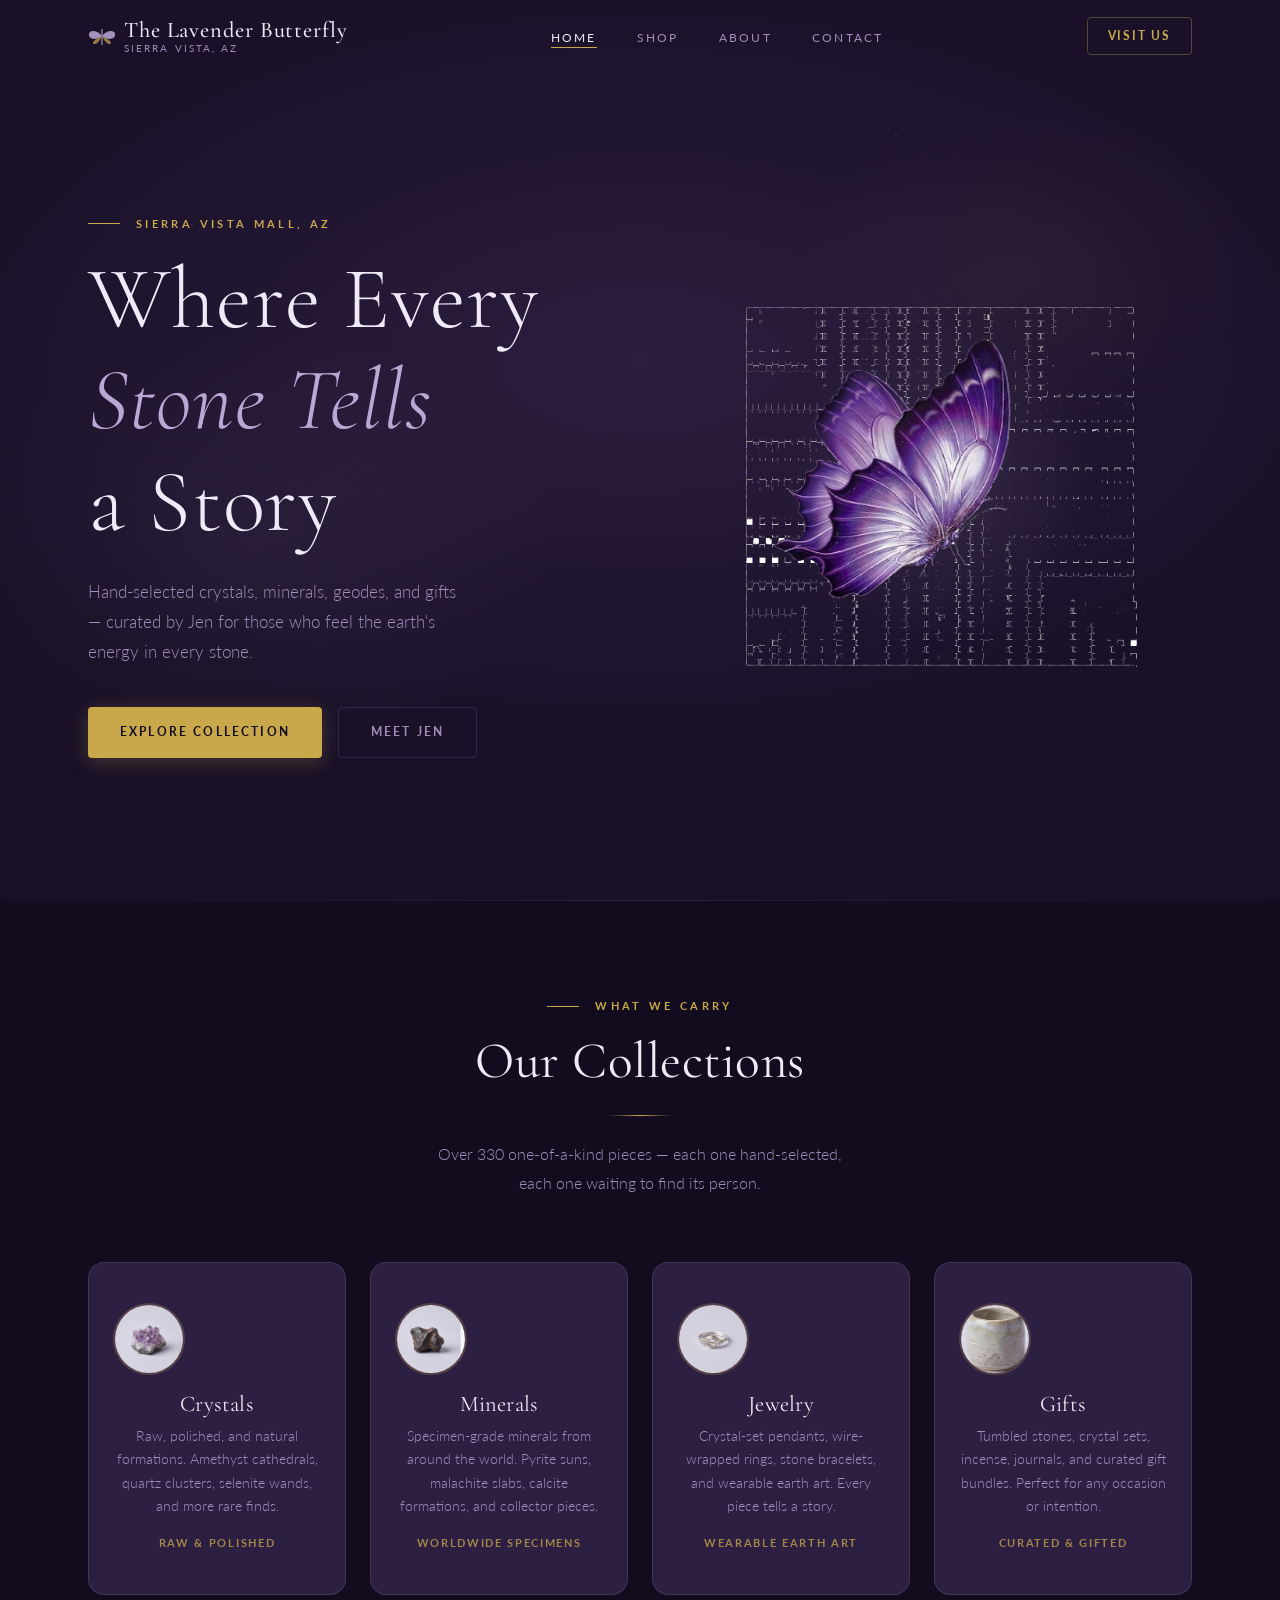
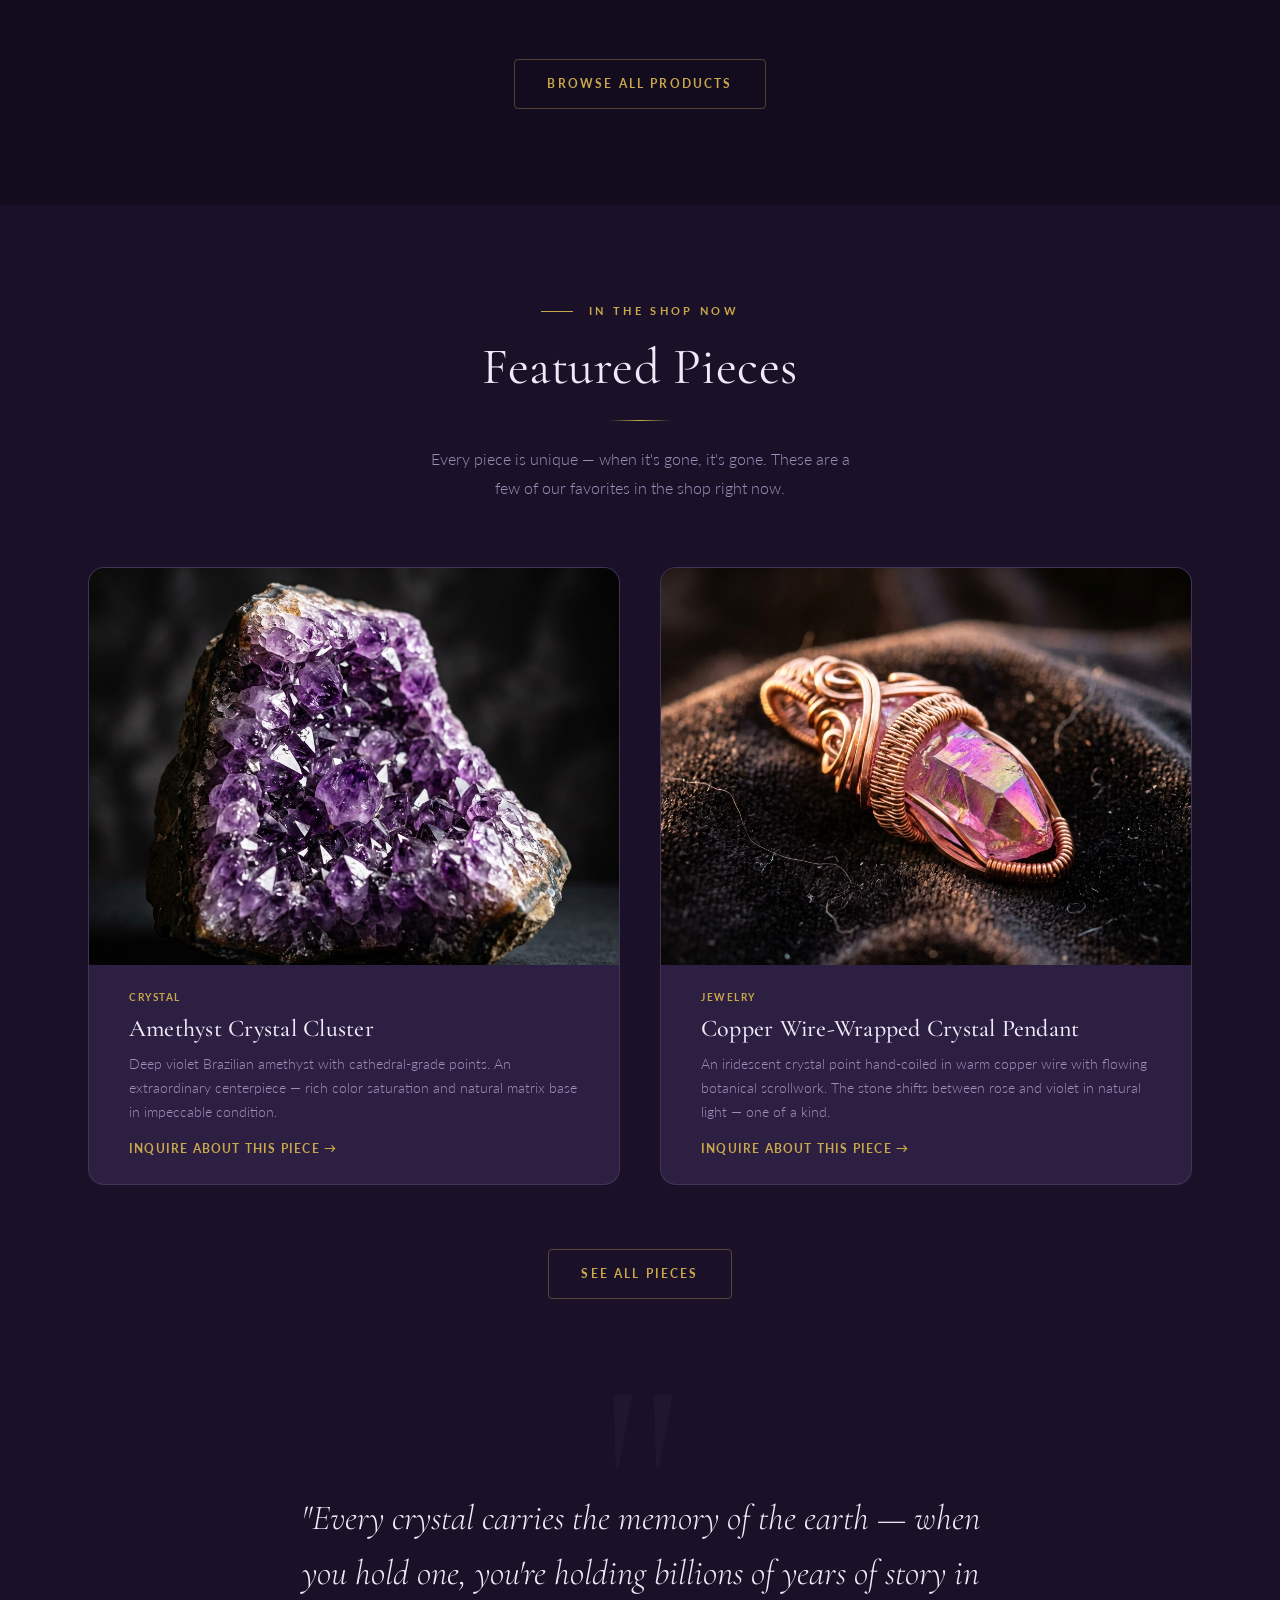
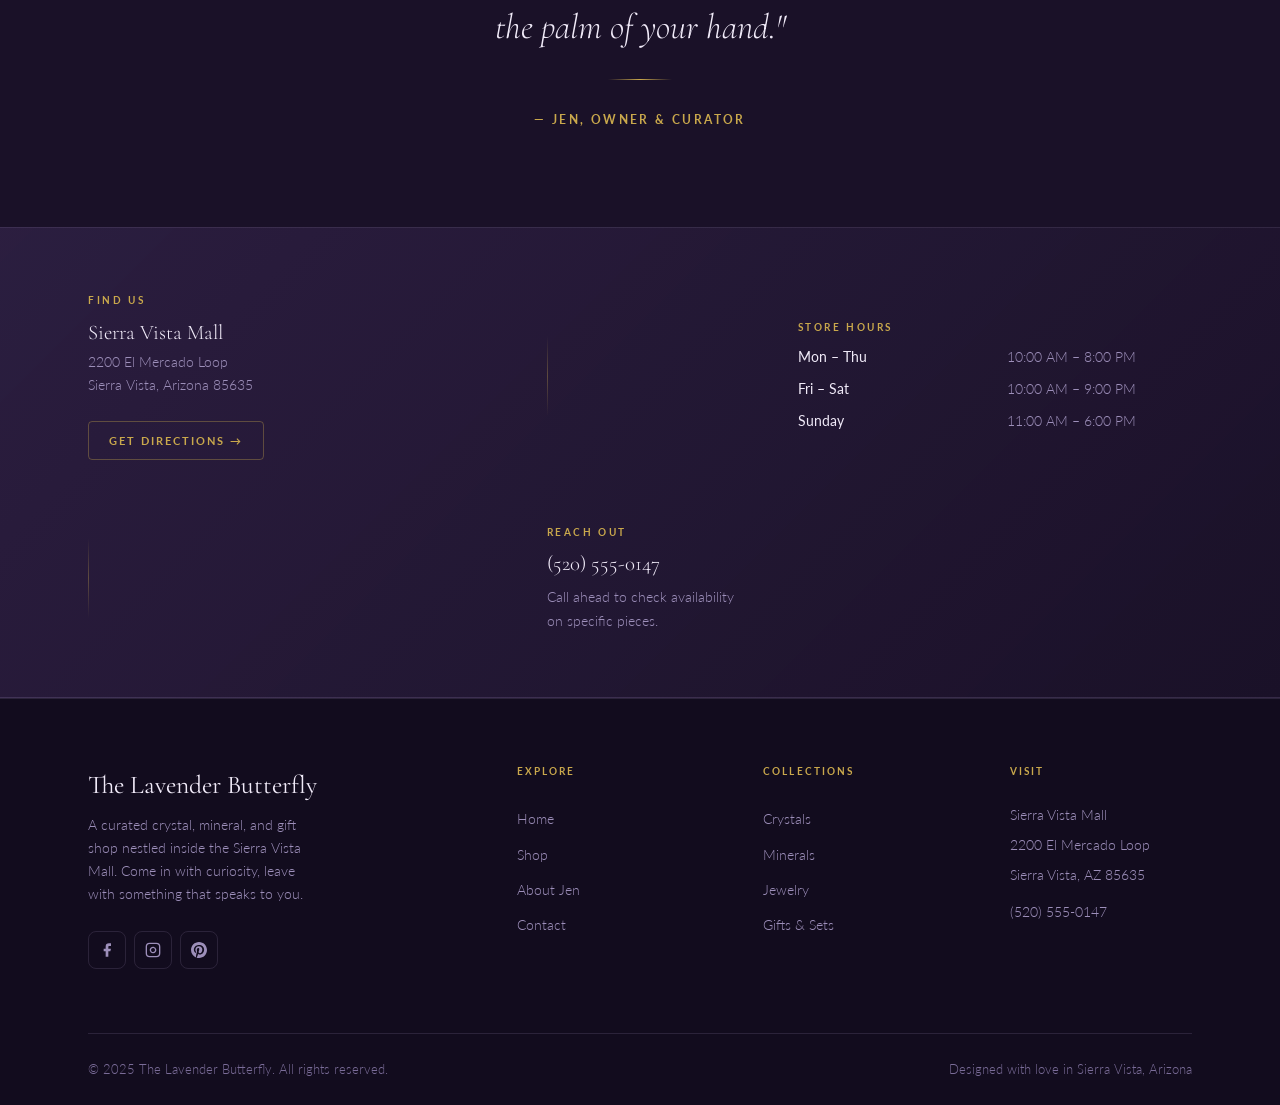
==== commit 3a10369d: "Use ButterFly1.png with flood-fill background removal Replaced baked-in checkerboard using edge-seed" ====
--- a/index.html
+++ b/index.html
@@ -84,118 +84,12 @@
       <div class="hero__visual">
         <div class="hero__glow"></div>
 
-        <svg class="butterfly-svg" width="400" viewBox="0 0 400 360" fill="none" xmlns="http://www.w3.org/2000/svg" aria-hidden="true">
-          <defs>
-            <linearGradient id="lWingU" x1="0%" y1="0%" x2="100%" y2="100%">
-              <stop offset="0%"   stop-color="#d4c5f0" stop-opacity="0.95"/>
-              <stop offset="35%"  stop-color="#9b6cd4" stop-opacity="0.9"/>
-              <stop offset="70%"  stop-color="#5c2d91" stop-opacity="0.85"/>
-              <stop offset="100%" stop-color="#2d1054" stop-opacity="0.8"/>
-            </linearGradient>
-            <linearGradient id="rWingU" x1="100%" y1="0%" x2="0%" y2="100%">
-              <stop offset="0%"   stop-color="#d4c5f0" stop-opacity="0.95"/>
-              <stop offset="35%"  stop-color="#9b6cd4" stop-opacity="0.9"/>
-              <stop offset="70%"  stop-color="#5c2d91" stop-opacity="0.85"/>
-              <stop offset="100%" stop-color="#2d1054" stop-opacity="0.8"/>
-            </linearGradient>
-            <linearGradient id="lWingL" x1="0%" y1="0%" x2="100%" y2="100%">
-              <stop offset="0%"   stop-color="#b8a9d4" stop-opacity="0.9"/>
-              <stop offset="50%"  stop-color="#7a4db8" stop-opacity="0.85"/>
-              <stop offset="100%" stop-color="#3d1f6e" stop-opacity="0.8"/>
-            </linearGradient>
-            <linearGradient id="rWingL" x1="100%" y1="0%" x2="0%" y2="100%">
-              <stop offset="0%"   stop-color="#b8a9d4" stop-opacity="0.9"/>
-              <stop offset="50%"  stop-color="#7a4db8" stop-opacity="0.85"/>
-              <stop offset="100%" stop-color="#3d1f6e" stop-opacity="0.8"/>
-            </linearGradient>
-            <radialGradient id="iridSpot" cx="50%" cy="50%" r="50%">
-              <stop offset="0%"   stop-color="#f0eaf8" stop-opacity="0.85"/>
-              <stop offset="45%"  stop-color="#c9a84c" stop-opacity="0.35"/>
-              <stop offset="100%" stop-color="#b8a9d4" stop-opacity="0"/>
-            </radialGradient>
-            <linearGradient id="bodyGrad" x1="0%" y1="0%" x2="100%" y2="0%">
-              <stop offset="0%"   stop-color="#4a2880"/>
-              <stop offset="50%"  stop-color="#c8b8e8"/>
-              <stop offset="100%" stop-color="#4a2880"/>
-            </linearGradient>
-          </defs>
-
-          <!-- LEFT UPPER WING -->
-          <path d="M200 168
-            C194 156, 172 128, 140 102
-            C108 76, 62 56, 34 62
-            C10 68, 2 96, 14 124
-            C28 154, 70 166, 108 172
-            C144 177, 180 172, 200 168Z"
-            fill="url(#lWingU)" stroke="rgba(184,169,212,0.3)" stroke-width="0.8"/>
-          <path d="M200 168 C165 150, 120 126, 80 106" stroke="rgba(240,234,248,0.22)" stroke-width="1"   fill="none"/>
-          <path d="M200 168 C172 160, 145 158, 112 162" stroke="rgba(240,234,248,0.18)" stroke-width="0.8" fill="none"/>
-          <path d="M200 168 C182 153, 158 138, 132 118" stroke="rgba(240,234,248,0.15)" stroke-width="0.7" fill="none"/>
-          <path d="M200 168 C186 156, 168 144, 148 128" stroke="rgba(240,234,248,0.12)" stroke-width="0.6" fill="none"/>
-          <ellipse cx="108" cy="122" rx="24" ry="17" fill="url(#iridSpot)" opacity="0.65"/>
-          <ellipse cx="108" cy="122" rx="9"  ry="6.5" fill="rgba(240,234,248,0.45)"/>
-          <circle  cx="68"  cy="104" r="5.5" fill="rgba(201,168,76,0.55)"/>
-          <circle  cx="52"  cy="126" r="3.5" fill="rgba(201,168,76,0.38)"/>
-
-          <!-- RIGHT UPPER WING -->
-          <path d="M200 168
-            C206 156, 228 128, 260 102
-            C292 76, 338 56, 366 62
-            C390 68, 398 96, 386 124
-            C372 154, 330 166, 292 172
-            C256 177, 220 172, 200 168Z"
-            fill="url(#rWingU)" stroke="rgba(184,169,212,0.3)" stroke-width="0.8"/>
-          <path d="M200 168 C235 150, 280 126, 320 106" stroke="rgba(240,234,248,0.22)" stroke-width="1"   fill="none"/>
-          <path d="M200 168 C228 160, 255 158, 288 162" stroke="rgba(240,234,248,0.18)" stroke-width="0.8" fill="none"/>
-          <path d="M200 168 C218 153, 242 138, 268 118" stroke="rgba(240,234,248,0.15)" stroke-width="0.7" fill="none"/>
-          <path d="M200 168 C214 156, 232 144, 252 128" stroke="rgba(240,234,248,0.12)" stroke-width="0.6" fill="none"/>
-          <ellipse cx="292" cy="122" rx="24" ry="17" fill="url(#iridSpot)" opacity="0.65"/>
-          <ellipse cx="292" cy="122" rx="9"  ry="6.5" fill="rgba(240,234,248,0.45)"/>
-          <circle  cx="332" cy="104" r="5.5" fill="rgba(201,168,76,0.55)"/>
-          <circle  cx="348" cy="126" r="3.5" fill="rgba(201,168,76,0.38)"/>
-
-          <!-- LEFT LOWER WING -->
-          <path d="M200 178
-            C190 190, 166 208, 132 224
-            C96 242, 56 248, 34 236
-            C14 224, 18 200, 42 186
-            C68 171, 112 170, 155 173
-            C177 175, 194 176, 200 178Z"
-            fill="url(#lWingL)" opacity="0.92" stroke="rgba(184,169,212,0.2)" stroke-width="0.8"/>
-          <path d="M200 178 C172 194, 138 208, 106 218" stroke="rgba(240,234,248,0.18)" stroke-width="0.8" fill="none"/>
-          <path d="M200 178 C180 196, 158 210, 136 222" stroke="rgba(240,234,248,0.12)" stroke-width="0.6" fill="none"/>
-          <ellipse cx="108" cy="212" rx="14" ry="9" fill="rgba(201,168,76,0.28)"/>
-
-          <!-- RIGHT LOWER WING -->
-          <path d="M200 178
-            C210 190, 234 208, 268 224
-            C304 242, 344 248, 366 236
-            C386 224, 382 200, 358 186
-            C332 171, 288 170, 245 173
-            C223 175, 206 176, 200 178Z"
-            fill="url(#rWingL)" opacity="0.92" stroke="rgba(184,169,212,0.2)" stroke-width="0.8"/>
-          <path d="M200 178 C228 194, 262 208, 294 218" stroke="rgba(240,234,248,0.18)" stroke-width="0.8" fill="none"/>
-          <path d="M200 178 C220 196, 242 210, 264 222" stroke="rgba(240,234,248,0.12)" stroke-width="0.6" fill="none"/>
-          <ellipse cx="292" cy="212" rx="14" ry="9" fill="rgba(201,168,76,0.28)"/>
-
-          <!-- BODY -->
-          <ellipse cx="200" cy="183" rx="4.5" ry="32" fill="url(#bodyGrad)" opacity="0.95"/>
-          <ellipse cx="200" cy="174" rx="6.5" ry="14" fill="#9d8fba" opacity="0.82"/>
-          <!-- Head -->
-          <circle cx="200" cy="150" r="8.5" fill="#b8a9d4" opacity="0.92"/>
-          <circle cx="196" cy="148" r="2.2" fill="#1a1128"/>
-          <circle cx="204" cy="148" r="2.2" fill="#1a1128"/>
-          <circle cx="196.8" cy="147.2" r="0.75" fill="rgba(240,234,248,0.9)"/>
-          <circle cx="204.8" cy="147.2" r="0.75" fill="rgba(240,234,248,0.9)"/>
-
-          <!-- ANTENNAE -->
-          <path d="M197 143 C190 130, 176 112, 164 98"  stroke="#9d8fba" stroke-width="1.5" fill="none" stroke-linecap="round"/>
-          <circle cx="163" cy="96" r="4.5" fill="#c9a84c" opacity="0.95"/>
-          <circle cx="163" cy="96" r="2"   fill="#f0eaf8" opacity="0.85"/>
-          <path d="M203 143 C210 130, 224 112, 236 98"  stroke="#9d8fba" stroke-width="1.5" fill="none" stroke-linecap="round"/>
-          <circle cx="237" cy="96" r="4.5" fill="#c9a84c" opacity="0.95"/>
-          <circle cx="237" cy="96" r="2"   fill="#f0eaf8" opacity="0.85"/>
-        </svg>
+        <img
+          src="images/ButterFly1.png"
+          alt=""
+          class="butterfly-img"
+          aria-hidden="true"
+        >
 
       </div>
     </div>
--- a/css/styles.css
+++ b/css/styles.css
@@ -397,12 +397,15 @@
 }
 
 /* ============================================================
-   Butterfly SVG
-   ============================================================ */
-.butterfly-svg {
+   Butterfly Image
+   ============================================================ */
+.butterfly-img {
   width: 400px;
   max-width: 100%;
-  overflow: visible;
+  display: block;
+  background: transparent;
+  border: none;
+  box-shadow: none;
   animation:
     butterflyFloat 4s ease-in-out infinite alternate,
     wingShimmer 2s ease-in-out infinite alternate;
@@ -414,12 +417,12 @@
 }
 
 @keyframes wingShimmer {
-  0%   { opacity: 0.85; }
-  100% { opacity: 1.0; }
+  0%   { opacity: 0.85; filter: drop-shadow(0 0 18px rgba(184,169,212,0.3)); }
+  100% { opacity: 1.0;  filter: drop-shadow(0 0 36px rgba(184,169,212,0.6)); }
 }
 
 @media (max-width: 768px) {
-  .butterfly-svg { width: 260px; }
+  .butterfly-img { width: 260px; }
 }
 
 /* ============================================================
